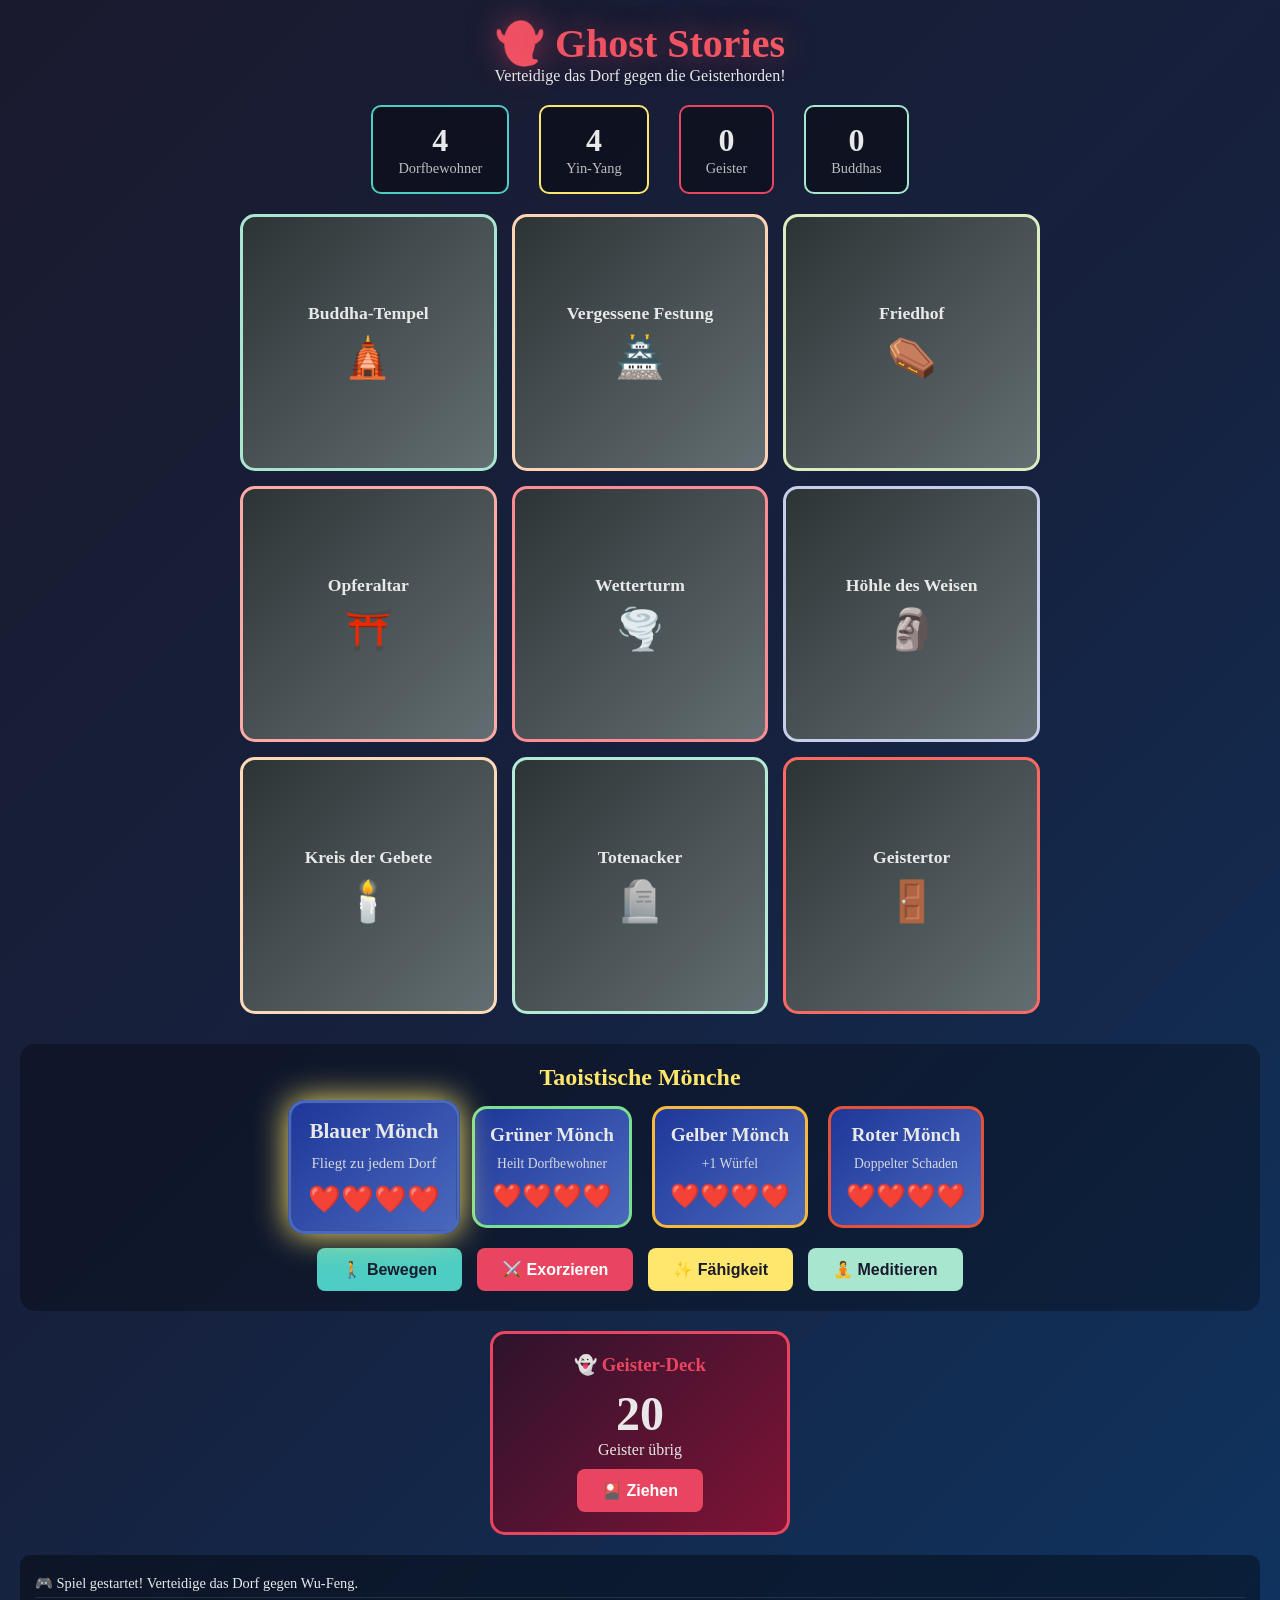
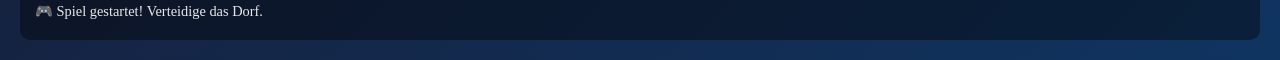
==== index.html @ 612af7dd "Initial commit" ====
<!DOCTYPE html>
<html lang="de">
<head>
    <meta charset="UTF-8">
    <meta name="viewport" content="width=device-width, initial-scale=1.0">
    <title>Ghost Stories - Digital</title>
    <style>
        * {
            margin: 0;
            padding: 0;
            box-sizing: border-box;
        }

        body {
            font-family: 'Georgia', serif;
            background: linear-gradient(135deg, #1a1a2e 0%, #16213e 50%, #0f3460 100%);
            min-height: 100vh;
            color: #e8e8e8;
            padding: 20px;
        }

        .game-header {
            text-align: center;
            margin-bottom: 20px;
        }

        .game-header h1 {
            font-size: 2.5rem;
            background: linear-gradient(135deg, #e94560, #ff6b6b);
            -webkit-background-clip: text;
            -webkit-text-fill-color: transparent;
            text-shadow: 0 0 30px rgba(233, 69, 96, 0.5);
        }

        .game-stats {
            display: flex;
            justify-content: center;
            gap: 30px;
            margin-bottom: 20px;
            flex-wrap: wrap;
        }

        .stat-box {
            background: rgba(0, 0, 0, 0.4);
            padding: 15px 25px;
            border-radius: 10px;
            border: 2px solid;
            text-align: center;
        }

        .stat-box.village { border-color: #4ecdc4; }
        .stat-box.yin-yang { border-color: #ffe66d; }
        .stat-box.ghosts { border-color: #e94560; }
        .stat-box.buddha { border-color: #a8e6cf; }

        .stat-value {
            font-size: 2rem;
            font-weight: bold;
            display: block;
        }

        .stat-label {
            font-size: 0.9rem;
            opacity: 0.8;
        }

        .game-board {
            display: grid;
            grid-template-columns: repeat(3, 1fr);
            gap: 15px;
            max-width: 800px;
            margin: 0 auto 30px;
        }

        .village-tile {
            aspect-ratio: 1;
            background: linear-gradient(135deg, #2d3436, #636e72);
            border: 3px solid #4ecdc4;
            border-radius: 15px;
            display: flex;
            flex-direction: column;
            align-items: center;
            justify-content: center;
            position: relative;
            cursor: pointer;
            transition: all 0.3s;
        }

        .village-tile:hover {
            transform: scale(1.05);
            box-shadow: 0 0 20px rgba(78, 205, 196, 0.5);
        }

        .village-tile.haunted {
            border-color: #e94560;
            background: linear-gradient(135deg, #2d132c, #801336);
            animation: pulse 2s infinite;
        }

        @keyframes pulse {
            0%, 100% { box-shadow: 0 0 5px #e94560; }
            50% { box-shadow: 0 0 20px #e94560, 0 0 40px #e94560; }
        }

        .village-name {
            font-weight: bold;
            font-size: 1.1rem;
            text-align: center;
            margin-bottom: 10px;
        }

        .village-token {
            font-size: 2.5rem;
        }

        .ghost-track {
            position: absolute;
            top: -10px;
            right: -10px;
            background: #e94560;
            color: white;
            width: 35px;
            height: 35px;
            border-radius: 50%;
            display: flex;
            align-items: center;
            justify-content: center;
            font-weight: bold;
            font-size: 1.2rem;
        }

        .player-area {
            background: rgba(0, 0, 0, 0.3);
            border-radius: 15px;
            padding: 20px;
            margin-bottom: 20px;
        }

        .player-area h2 {
            color: #ffe66d;
            margin-bottom: 15px;
            text-align: center;
        }

        .monks-container {
            display: flex;
            justify-content: center;
            gap: 20px;
            flex-wrap: wrap;
        }

        .monk-card {
            background: linear-gradient(135deg, #1e3799, #4a69bd);
            border: 3px solid #ffe66d;
            border-radius: 15px;
            padding: 15px;
            min-width: 150px;
            text-align: center;
        }

        .monk-card.active {
            box-shadow: 0 0 30px #ffe66d;
            transform: scale(1.1);
        }

        .monk-name {
            font-weight: bold;
            font-size: 1.2rem;
            margin-bottom: 10px;
        }

        .monk-ability {
            font-size: 0.85rem;
            opacity: 0.9;
            margin-bottom: 10px;
        }

        .monk-health {
            display: flex;
            gap: 5px;
            justify-content: center;
            font-size: 1.5rem;
        }

        .action-buttons {
            display: flex;
            justify-content: center;
            gap: 15px;
            margin-top: 20px;
            flex-wrap: wrap;
        }

        .btn {
            padding: 12px 25px;
            border: none;
            border-radius: 8px;
            font-size: 1rem;
            cursor: pointer;
            transition: all 0.3s;
            font-weight: bold;
        }

        .btn-move { background: #4ecdc4; color: #1a1a2e; }
        .btn-exorcise { background: #e94560; color: white; }
        .btn-ability { background: #ffe66d; color: #1a1a2e; }
        .btn-meditate { background: #a8e6cf; color: #1a1a2e; }

        .btn:hover {
            transform: translateY(-3px);
            box-shadow: 0 5px 20px rgba(255,255,255,0.3);
        }

        .btn:disabled {
            opacity: 0.5;
            cursor: not-allowed;
            transform: none;
        }

        .ghost-deck {
            background: linear-gradient(135deg, #2d132c, #801336);
            border: 3px solid #e94560;
            border-radius: 15px;
            padding: 20px;
            text-align: center;
            max-width: 300px;
            margin: 0 auto;
        }

        .ghost-deck h3 {
            color: #e94560;
            margin-bottom: 10px;
        }

        .deck-count {
            font-size: 3rem;
            font-weight: bold;
        }

        .log-area {
            background: rgba(0, 0, 0, 0.4);
            border-radius: 10px;
            padding: 15px;
            margin-top: 20px;
            max-height: 200px;
            overflow-y: auto;
        }

        .log-entry {
            padding: 5px 0;
            border-bottom: 1px solid rgba(255,255,255,0.1);
            font-size: 0.9rem;
        }

        .log-entry:last-child {
            border-bottom: none;
        }

        .modal {
            display: none;
            position: fixed;
            top: 0;
            left: 0;
            width: 100%;
            height: 100%;
            background: rgba(0, 0, 0, 0.8);
            z-index: 1000;
            justify-content: center;
            align-items: center;
        }

        .modal.active {
            display: flex;
        }

        .modal-content {
            background: linear-gradient(135deg, #1a1a2e, #16213e);
            border: 3px solid #ffe66d;
            border-radius: 20px;
            padding: 30px;
            max-width: 500px;
            text-align: center;
        }

        .modal-content h2 {
            color: #ffe66d;
            margin-bottom: 20px;
        }

        .modal-content p {
            margin-bottom: 20px;
            line-height: 1.6;
        }

        @media (max-width: 768px) {
            .game-board {
                grid-template-columns: repeat(2, 1fr);
            }
            
            .game-header h1 {
                font-size: 1.8rem;
            }
        }
    </style>
</head>
<body>
    <div class="game-header">
        <h1>👻 Ghost Stories</h1>
        <p>Verteidige das Dorf gegen die Geisterhorden!</p>
    </div>

    <div class="game-stats">
        <div class="stat-box village">
            <span class="stat-value" id="village-health">4</span>
            <span class="stat-label">Dorfbewohner</span>
        </div>
        <div class="stat-box yin-yang">
            <span class="stat-value" id="yin-yang">4</span>
            <span class="stat-label">Yin-Yang</span>
        </div>
        <div class="stat-box ghosts">
            <span class="stat-value" id="ghost-count">0</span>
            <span class="stat-label">Geister</span>
        </div>
        <div class="stat-box buddha">
            <span class="stat-value" id="buddha-count">0</span>
            <span class="stat-label">Buddhas</span>
        </div>
    </div>

    <div class="game-board" id="game-board">
        <!-- Wird per JavaScript generiert -->
    </div>

    <div class="player-area">
        <h2>Taoistische Mönche</h2>
        <div class="monks-container" id="monks-container">
            <!-- Wird per JavaScript generiert -->
        </div>
        
        <div class="action-buttons">
            <button class="btn btn-move" onclick="game.moveMonk()" id="btn-move">🚶 Bewegen</button>
            <button class="btn btn-exorcise" onclick="game.exorcise()" id="btn-exorcise">⚔️ Exorzieren</button>
            <button class="btn btn-ability" onclick="game.useAbility()" id="btn-ability">✨ Fähigkeit</button>
            <button class="btn btn-meditate" onclick="game.meditate()" id="btn-meditate">🧘 Meditieren</button>
        </div>
    </div>

    <div class="ghost-deck">
        <h3>👻 Geister-Deck</h3>
        <div class="deck-count" id="deck-count">20</div>
        <p>Geister übrig</p>
        <button class="btn btn-exorcise" onclick="game.drawGhost()" style="margin-top: 10px;">🎴 Ziehen</button>
    </div>

    <div class="log-area" id="log-area">
        <div class="log-entry">🎮 Spiel gestartet! Verteidige das Dorf.</div>
    </div>

    <!-- Modal für Spielende -->
    <div class="modal" id="game-over-modal">
        <div class="modal-content">
            <h2 id="modal-title">Spiel Vorbei</h2>
            <p id="modal-message"></p>
            <button class="btn btn-move" onclick="location.reload()">🔄 Neustart</button>
        </div>
    </div>

    <script>
        // Spiel-Konfiguration
        const VILLAGE_TILES = [
            { name: "Buddha-Tempel", token: "🛕", color: "#a8e6cf" },
            { name: "Vergessene Festung", token: "🏯", color: "#ffd3b6" },
            { name: "Friedhof", token: "⚰️", color: "#dcedc1" },
            { name: "Opferaltar", token: "⛩️", color: "#ffaaa5" },
            { name: "Wetterturm", token: "🌪️", color: "#ff8b94" },
            { name: "Höhle des Weisen", token: "🗿", color: "#c7ceea" },
            { name: "Kreis der Gebete", token: "🕯️", color: "#ffdab9" },
            { name: "Totenacker", token: "🪦", color: "#b5ead7" },
            { name: "Geistertor", token: "🚪", color: "#ff6961" }
        ];

        const MONKS = [
            { name: "Blauer Mönch", color: "#4a69bd", ability: "Fliegt zu jedem Dorf", health: 4 },
            { name: "Grüner Mönch", color: "#78e08f", ability: "Heilt Dorfbewohner", health: 4 },
            { name: "Gelber Mönch", color: "#f6b93b", ability: "+1 Würfel", health: 4 },
            { name: "Roter Mönch", color: "#e55039", ability: "Doppelter Schaden", health: 4 }
        ];

        class GhostStoriesGame {
            constructor() {
                this.villageHealth = 4;
                this.yinYang = 4;
                this.ghostCount = 0;
                this.buddhaCount = 0;
                this.deckCount = 20;
                this.currentMonk = 0;
                this.gameOver = false;
                this.villages = VILLAGE_TILES.map((tile, index) => ({
                    ...tile,
                    id: index,
                    haunted: false,
                    ghostLevel: 0,
                    monks: []
                }));
                
                this.monks = MONKS.map((monk, index) => ({
                    ...monk,
                    id: index,
                    position: 4, // Start: Kreis der Gebete (Mitte)
                    health: 4,
                    active: index === 0
                }));

                this.init();
            }

            init() {
                this.renderBoard();
                this.renderMonks();
                this.log("🎮 Spiel gestartet! Verteidige das Dorf gegen Wu-Feng.");
            }

            renderBoard() {
                const board = document.getElementById('game-board');
                board.innerHTML = this.villages.map((village, index) => `
                    <div class="village-tile ${village.haunted ? 'haunted' : ''}" 
                         onclick="game.selectVillage(${index})"
                         style="border-color: ${village.color}">
                        <div class="village-name">${village.name}</div>
                        <div class="village-token">${village.token}</div>
                        ${village.ghostLevel > 0 ? `<div class="ghost-track">${village.ghostLevel}</div>` : ''}
                        ${village.monks.length > 0 ? `<div style="margin-top:5px;">${village.monks.map(m => '👤').join('')}</div>` : ''}
                    </div>
                `).join('');
            }

            renderMonks() {
                const container = document.getElementById('monks-container');
                container.innerHTML = this.monks.map((monk, index) => `
                    <div class="monk-card ${monk.active ? 'active' : ''}" style="border-color: ${monk.color}">
                        <div class="monk-name">${monk.name}</div>
                        <div class="monk-ability">${monk.ability}</div>
                        <div class="monk-health">${'❤️'.repeat(monk.health)}</div>
                    </div>
                `).join('');
            }

            updateStats() {
                document.getElementById('village-health').textContent = this.villageHealth;
                document.getElementById('yin-yang').textContent = this.yinYang;
                document.getElementById('ghost-count').textContent = this.ghostCount;
                document.getElementById('buddha-count').textContent = this.buddhaCount;
                document.getElementById('deck-count').textContent = this.deckCount;
            }

            log(message) {
                const logArea = document.getElementById('log-area');
                const entry = document.createElement('div');
                entry.className = 'log-entry';
                entry.textContent = message;
                logArea.insertBefore(entry, logArea.firstChild);
            }

            drawGhost() {
                if (this.gameOver || this.deckCount <= 0) return;
                
                this.deckCount--;
                const spawnTile = Math.floor(Math.random() * 9);
                this.villages[spawnTile].haunted = true;
                this.villages[spawnTile].ghostLevel++;
                this.ghostCount++;
                
                this.log(`👻 Geister erscheint in ${this.villages[spawnTile].name}!`);
                
                if (this.villages[spawnTile].ghostLevel >= 3) {
                    this.villageHealth--;
                    this.log(`💀 ${this.villages[spawnTile].name} wurde überrannt! Dorf verliert 1 Gesundheit.`);
                }
                
                this.updateStats();
                this.renderBoard();
                
                if (this.villageHealth <= 0) {
                    this.endGame(false);
                }
                
                if (this.deckCount === 0) {
                    this.log("🔥 Wu-Feng erscheint! Bosskampf beginnt!");
                }
            }

            moveMonk() {
                if (this.gameOver) return;
                this.log("🚶 Wähle ein Zielfeld... (Klicke auf ein Dorf)");
                // In einer vollständigen Version: Tile-Selektion aktivieren
                const target = Math.floor(Math.random() * 9);
                const monk = this.monks[this.currentMonk];
                
                // Entferne vom alten Feld
                this.villages[monk.position].monks = this.villages[monk.position].monks.filter(m => m !== monk.id);
                
                // Bewege zum neuen Feld
                monk.position = target;
                this.villages[target].monks.push(monk.id);
                
                this.log(`${monk.name} bewegt sich nach ${this.villages[target].name}`);
                this.renderBoard();
                this.nextTurn();
            }

            exorcise() {
                if (this.gameOver) return;
                const monk = this.monks[this.currentMonk];
                const village = this.villages[monk.position];
                
                if (!village.haunted) {
                    this.log("✨ Hier gibt es keine Geister zu exorzieren!");
                    return;
                }
                
                // Würfel-Mechanismus (simuliert)
                const roll = Math.floor(Math.random() * 6) + 1;
                const success = roll >= 4 || (monk.name === "Gelber Mönch" && roll >= 3);
                
                if (success) {
                    village.ghostLevel--;
                    if (village.ghostLevel <= 0) {
                        village.haunted = false;
                        village.ghostLevel = 0;
                    }
                    this.ghostCount--;
                    this.log(`✅ ${monk.name} erzwingt Erfolg! Geister besiegt!`);
                } else {
                    this.log(`❌ Exorzismus fehlgeschlagen (Würfel: ${roll})`);
                }
                
                this.updateStats();
                this.renderBoard();
                this.nextTurn();
            }

            useAbility() {
                if (this.gameOver) return;
                const monk = this.monks[this.currentMonk];
                this.log(`✨ ${monk.name} nutzt: ${monk.ability}`);
                // Spezielle Fähigkeiten implementieren
                this.nextTurn();
            }

            meditate() {
                if (this.gameOver) return;
                this.yinYang = Math.min(this.yinYang + 1, 8);
                this.log(`🧘 Meditation erhöht Yin-Yang auf ${this.yinYang}`);
                this.updateStats();
                this.nextTurn();
            }

            nextTurn() {
                this.monks[this.currentMonk].active = false;
                this.currentMonk = (this.currentMonk + 1) % this.monks.length;
                this.monks[this.currentMonk].active = true;
                this.renderMonks();
            }

            endGame(victory) {
                this.gameOver = true;
                const modal = document.getElementById('game-over-modal');
                const title = document.getElementById('modal-title');
                const message = document.getElementById('modal-message');
                
                if (victory) {
                    title.textContent = "🎉 Sieg!";
                    message.textContent = "Das Dorf wurde gerettet! Wu-Feng wurde besiegt.";
                } else {
                    title.textContent = "💀 Niederlage";
                    message.textContent = "Das Dorf wurde von den Geistern überrannt...";
                }
                
                modal.classList.add('active');
            }
        }

        // Spiel starten
        const game = new GhostStoriesGame();
    </script>
</body>
</html>
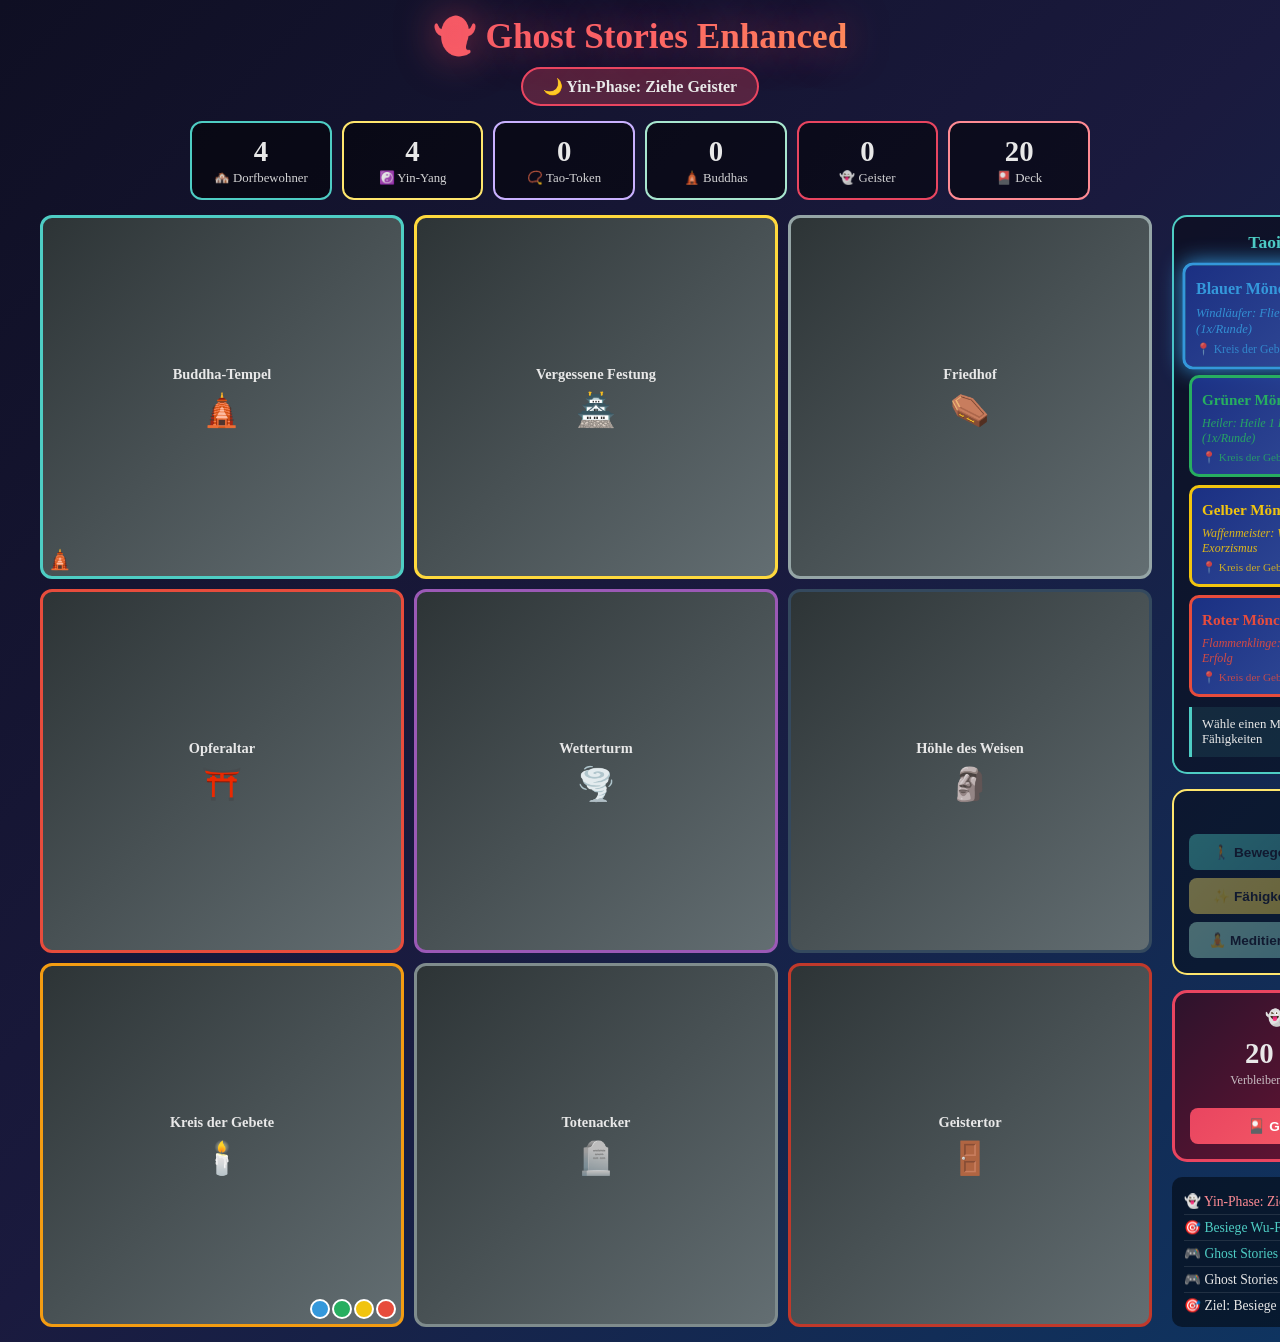
==== commit d4ae9cb7: "Add Ghost Stories game" ====
--- a/index.html
+++ b/index.html
@@ -3,7 +3,7 @@
 <head>
     <meta charset="UTF-8">
     <meta name="viewport" content="width=device-width, initial-scale=1.0">
-    <title>Ghost Stories - Digital</title>
+    <title>Ghost Stories - Digital (Enhanced)</title>
     <style>
         * {
             margin: 0;
@@ -13,70 +13,98 @@
 
         body {
             font-family: 'Georgia', serif;
-            background: linear-gradient(135deg, #1a1a2e 0%, #16213e 50%, #0f3460 100%);
+            background: linear-gradient(135deg, #0f0f23 0%, #1a1a3e 50%, #0f3460 100%);
             min-height: 100vh;
             color: #e8e8e8;
-            padding: 20px;
+            padding: 15px;
         }
 
         .game-header {
             text-align: center;
-            margin-bottom: 20px;
+            margin-bottom: 15px;
         }
 
         .game-header h1 {
-            font-size: 2.5rem;
-            background: linear-gradient(135deg, #e94560, #ff6b6b);
+            font-size: 2.2rem;
+            background: linear-gradient(135deg, #e94560, #ff6b6b, #ffd93d);
             -webkit-background-clip: text;
             -webkit-text-fill-color: transparent;
-            text-shadow: 0 0 30px rgba(233, 69, 96, 0.5);
+            text-shadow: 0 0 40px rgba(233, 69, 96, 0.6);
+        }
+
+        .phase-indicator {
+            background: rgba(233, 69, 96, 0.3);
+            border: 2px solid #e94560;
+            border-radius: 25px;
+            padding: 8px 20px;
+            display: inline-block;
+            margin-top: 10px;
+            font-weight: bold;
         }
 
         .game-stats {
-            display: flex;
-            justify-content: center;
-            gap: 30px;
-            margin-bottom: 20px;
-            flex-wrap: wrap;
+            display: grid;
+            grid-template-columns: repeat(auto-fit, minmax(120px, 1fr));
+            gap: 10px;
+            margin-bottom: 15px;
+            max-width: 900px;
+            margin-left: auto;
+            margin-right: auto;
         }
 
         .stat-box {
-            background: rgba(0, 0, 0, 0.4);
-            padding: 15px 25px;
-            border-radius: 10px;
+            background: rgba(0, 0, 0, 0.5);
+            padding: 12px;
+            border-radius: 12px;
             border: 2px solid;
             text-align: center;
-        }
-
+            transition: transform 0.2s;
+        }
+
+        .stat-box:hover { transform: scale(1.05); }
         .stat-box.village { border-color: #4ecdc4; }
         .stat-box.yin-yang { border-color: #ffe66d; }
         .stat-box.ghosts { border-color: #e94560; }
         .stat-box.buddha { border-color: #a8e6cf; }
+        .stat-box.tao { border-color: #c9b1ff; }
+        .stat-box.deck { border-color: #ff8b94; }
 
         .stat-value {
-            font-size: 2rem;
+            font-size: 1.8rem;
             font-weight: bold;
             display: block;
         }
 
         .stat-label {
-            font-size: 0.9rem;
-            opacity: 0.8;
+            font-size: 0.8rem;
+            opacity: 0.9;
+        }
+
+        .main-container {
+            display: grid;
+            grid-template-columns: 1fr 300px;
+            gap: 20px;
+            max-width: 1200px;
+            margin: 0 auto;
+        }
+
+        @media (max-width: 900px) {
+            .main-container {
+                grid-template-columns: 1fr;
+            }
         }
 
         .game-board {
             display: grid;
             grid-template-columns: repeat(3, 1fr);
-            gap: 15px;
-            max-width: 800px;
-            margin: 0 auto 30px;
+            gap: 10px;
         }
 
         .village-tile {
             aspect-ratio: 1;
             background: linear-gradient(135deg, #2d3436, #636e72);
-            border: 3px solid #4ecdc4;
-            border-radius: 15px;
+            border: 3px solid;
+            border-radius: 12px;
             display: flex;
             flex-direction: column;
             align-items: center;
@@ -84,176 +112,274 @@
             position: relative;
             cursor: pointer;
             transition: all 0.3s;
+            padding: 10px;
         }
 
         .village-tile:hover {
-            transform: scale(1.05);
-            box-shadow: 0 0 20px rgba(78, 205, 196, 0.5);
+            transform: scale(1.03);
+            box-shadow: 0 0 25px rgba(255,255,255,0.2);
         }
 
         .village-tile.haunted {
-            border-color: #e94560;
-            background: linear-gradient(135deg, #2d132c, #801336);
-            animation: pulse 2s infinite;
-        }
-
-        @keyframes pulse {
+            animation: pulse-red 2s infinite;
+        }
+
+        @keyframes pulse-red {
             0%, 100% { box-shadow: 0 0 5px #e94560; }
-            50% { box-shadow: 0 0 20px #e94560, 0 0 40px #e94560; }
+            50% { box-shadow: 0 0 30px #e94560, 0 0 60px #e94560; }
+        }
+
+        .village-tile.selected {
+            box-shadow: 0 0 0 4px #ffe66d, 0 0 30px #ffe66d;
         }
 
         .village-name {
             font-weight: bold;
-            font-size: 1.1rem;
+            font-size: 0.9rem;
             text-align: center;
-            margin-bottom: 10px;
+            margin-bottom: 8px;
         }
 
         .village-token {
-            font-size: 2.5rem;
+            font-size: 2rem;
         }
 
         .ghost-track {
             position: absolute;
-            top: -10px;
-            right: -10px;
-            background: #e94560;
+            top: -8px;
+            right: -8px;
+            background: linear-gradient(135deg, #e94560, #ff6b6b);
             color: white;
-            width: 35px;
-            height: 35px;
+            width: 32px;
+            height: 32px;
             border-radius: 50%;
             display: flex;
             align-items: center;
             justify-content: center;
             font-weight: bold;
+            font-size: 1rem;
+            box-shadow: 0 3px 10px rgba(233, 69, 96, 0.5);
+        }
+
+        .buddha-indicator {
+            position: absolute;
+            bottom: 5px;
+            left: 5px;
             font-size: 1.2rem;
         }
 
+        .monks-on-tile {
+            position: absolute;
+            bottom: 5px;
+            right: 5px;
+            display: flex;
+            gap: 2px;
+        }
+
+        .monk-icon {
+            width: 20px;
+            height: 20px;
+            border-radius: 50%;
+            border: 2px solid white;
+        }
+
+        .sidebar {
+            display: flex;
+            flex-direction: column;
+            gap: 15px;
+        }
+
         .player-area {
-            background: rgba(0, 0, 0, 0.3);
+            background: rgba(0, 0, 0, 0.4);
             border-radius: 15px;
-            padding: 20px;
-            margin-bottom: 20px;
+            padding: 15px;
+            border: 2px solid #4ecdc4;
         }
 
         .player-area h2 {
-            color: #ffe66d;
-            margin-bottom: 15px;
+            color: #4ecdc4;
+            margin-bottom: 12px;
             text-align: center;
+            font-size: 1.1rem;
         }
 
         .monks-container {
             display: flex;
-            justify-content: center;
-            gap: 20px;
-            flex-wrap: wrap;
+            flex-direction: column;
+            gap: 8px;
         }
 
         .monk-card {
-            background: linear-gradient(135deg, #1e3799, #4a69bd);
-            border: 3px solid #ffe66d;
+            background: linear-gradient(135deg, rgba(30, 55, 153, 0.8), rgba(74, 105, 189, 0.8));
+            border: 3px solid;
+            border-radius: 10px;
+            padding: 10px;
+            cursor: pointer;
+            transition: all 0.3s;
+            position: relative;
+        }
+
+        .monk-card:hover {
+            transform: translateX(5px);
+        }
+
+        .monk-card.active {
+            box-shadow: 0 0 20px currentColor;
+            transform: scale(1.05);
+        }
+
+        .monk-card.dead {
+            opacity: 0.4;
+            filter: grayscale(100%);
+        }
+
+        .monk-header {
+            display: flex;
+            justify-content: space-between;
+            align-items: center;
+            margin-bottom: 5px;
+        }
+
+        .monk-name {
+            font-weight: bold;
+            font-size: 0.95rem;
+        }
+
+        .monk-health {
+            font-size: 1.2rem;
+        }
+
+        .monk-ability {
+            font-size: 0.75rem;
+            opacity: 0.9;
+            font-style: italic;
+        }
+
+        .monk-position {
+            font-size: 0.7rem;
+            margin-top: 5px;
+            opacity: 0.8;
+        }
+
+        .action-panel {
+            background: rgba(0, 0, 0, 0.4);
             border-radius: 15px;
             padding: 15px;
-            min-width: 150px;
+            border: 2px solid #ffe66d;
+        }
+
+        .action-panel h3 {
+            color: #ffe66d;
+            margin-bottom: 10px;
             text-align: center;
-        }
-
-        .monk-card.active {
-            box-shadow: 0 0 30px #ffe66d;
-            transform: scale(1.1);
-        }
-
-        .monk-name {
-            font-weight: bold;
-            font-size: 1.2rem;
-            margin-bottom: 10px;
-        }
-
-        .monk-ability {
-            font-size: 0.85rem;
-            opacity: 0.9;
-            margin-bottom: 10px;
-        }
-
-        .monk-health {
-            display: flex;
-            gap: 5px;
-            justify-content: center;
-            font-size: 1.5rem;
+            font-size: 1rem;
         }
 
         .action-buttons {
-            display: flex;
-            justify-content: center;
-            gap: 15px;
-            margin-top: 20px;
-            flex-wrap: wrap;
+            display: grid;
+            grid-template-columns: 1fr 1fr;
+            gap: 8px;
         }
 
         .btn {
-            padding: 12px 25px;
+            padding: 10px;
             border: none;
             border-radius: 8px;
-            font-size: 1rem;
+            font-size: 0.85rem;
             cursor: pointer;
             transition: all 0.3s;
             font-weight: bold;
         }
 
-        .btn-move { background: #4ecdc4; color: #1a1a2e; }
-        .btn-exorcise { background: #e94560; color: white; }
-        .btn-ability { background: #ffe66d; color: #1a1a2e; }
-        .btn-meditate { background: #a8e6cf; color: #1a1a2e; }
-
-        .btn:hover {
-            transform: translateY(-3px);
-            box-shadow: 0 5px 20px rgba(255,255,255,0.3);
-        }
-
         .btn:disabled {
-            opacity: 0.5;
+            opacity: 0.4;
             cursor: not-allowed;
             transform: none;
         }
 
-        .ghost-deck {
+        .btn-move { 
+            background: linear-gradient(135deg, #4ecdc4, #44a3aa); 
+            color: #1a1a2e; 
+        }
+        .btn-exorcise { 
+            background: linear-gradient(135deg, #e94560, #ff6b6b); 
+            color: white; 
+        }
+        .btn-ability { 
+            background: linear-gradient(135deg, #ffe66d, #f4d03f); 
+            color: #1a1a2e; 
+        }
+        .btn-meditate { 
+            background: linear-gradient(135deg, #a8e6cf, #7fcdcd); 
+            color: #1a1a2e; 
+        }
+        .btn-buddha {
+            background: linear-gradient(135deg, #c9b1ff, #a8e6cf);
+            color: #1a1a2e;
+        }
+
+        .btn:hover:not(:disabled) {
+            transform: translateY(-2px);
+            box-shadow: 0 5px 15px rgba(255,255,255,0.3);
+        }
+
+        .ghost-deck-panel {
             background: linear-gradient(135deg, #2d132c, #801336);
             border: 3px solid #e94560;
             border-radius: 15px;
-            padding: 20px;
+            padding: 15px;
             text-align: center;
-            max-width: 300px;
-            margin: 0 auto;
-        }
-
-        .ghost-deck h3 {
+        }
+
+        .ghost-deck-panel h3 {
             color: #e94560;
-            margin-bottom: 10px;
-        }
-
-        .deck-count {
-            font-size: 3rem;
+            margin-bottom: 8px;
+            font-size: 1rem;
+        }
+
+        .deck-info {
+            display: flex;
+            justify-content: space-around;
+            margin: 10px 0;
+        }
+
+        .deck-stat {
+            text-align: center;
+        }
+
+        .deck-stat-value {
+            font-size: 1.8rem;
             font-weight: bold;
+            display: block;
+        }
+
+        .deck-stat-label {
+            font-size: 0.75rem;
+            opacity: 0.8;
         }
 
         .log-area {
-            background: rgba(0, 0, 0, 0.4);
+            background: rgba(0, 0, 0, 0.5);
             border-radius: 10px;
-            padding: 15px;
-            margin-top: 20px;
-            max-height: 200px;
+            padding: 12px;
+            max-height: 150px;
             overflow-y: auto;
+            font-size: 0.85rem;
         }
 
         .log-entry {
-            padding: 5px 0;
+            padding: 4px 0;
             border-bottom: 1px solid rgba(255,255,255,0.1);
-            font-size: 0.9rem;
         }
 
         .log-entry:last-child {
             border-bottom: none;
         }
+
+        .log-entry.ghost { color: #ff8b94; }
+        .log-entry.player { color: #4ecdc4; }
+        .log-entry.success { color: #a8e6cf; }
+        .log-entry.warning { color: #ffe66d; }
 
         .modal {
             display: none;
@@ -262,7 +388,7 @@
             left: 0;
             width: 100%;
             height: 100%;
-            background: rgba(0, 0, 0, 0.8);
+            background: rgba(0, 0, 0, 0.9);
             z-index: 1000;
             justify-content: center;
             align-items: center;
@@ -273,163 +399,269 @@
         }
 
         .modal-content {
-            background: linear-gradient(135deg, #1a1a2e, #16213e);
-            border: 3px solid #ffe66d;
+            background: linear-gradient(135deg, #1a1a3e, #16213e);
+            border: 3px solid;
             border-radius: 20px;
             padding: 30px;
-            max-width: 500px;
+            max-width: 450px;
             text-align: center;
         }
 
+        .modal-content.victory { border-color: #a8e6cf; }
+        .modal-content.defeat { border-color: #e94560; }
+
         .modal-content h2 {
-            color: #ffe66d;
-            margin-bottom: 20px;
-        }
-
-        .modal-content p {
-            margin-bottom: 20px;
-            line-height: 1.6;
+            font-size: 2rem;
+            margin-bottom: 15px;
+        }
+
+        .modal-content.victory h2 { color: #a8e6cf; }
+        .modal-content.defeat h2 { color: #e94560; }
+
+        .modal-buttons {
+            display: flex;
+            gap: 15px;
+            justify-content: center;
+            margin-top: 20px;
+        }
+
+        .help-text {
+            background: rgba(78, 205, 196, 0.1);
+            border-left: 3px solid #4ecdc4;
+            padding: 10px;
+            margin-top: 10px;
+            font-size: 0.8rem;
+            border-radius: 0 8px 8px 0;
         }
 
         @media (max-width: 768px) {
             .game-board {
                 grid-template-columns: repeat(2, 1fr);
             }
-            
-            .game-header h1 {
-                font-size: 1.8rem;
+            .main-container {
+                grid-template-columns: 1fr;
             }
         }
     </style>
 </head>
 <body>
     <div class="game-header">
-        <h1>👻 Ghost Stories</h1>
-        <p>Verteidige das Dorf gegen die Geisterhorden!</p>
+        <h1>👻 Ghost Stories Enhanced</h1>
+        <div class="phase-indicator" id="phase-indicator">🌙 Yin-Phase: Ziehe Geister</div>
     </div>
 
     <div class="game-stats">
         <div class="stat-box village">
             <span class="stat-value" id="village-health">4</span>
-            <span class="stat-label">Dorfbewohner</span>
+            <span class="stat-label">🏘️ Dorfbewohner</span>
         </div>
         <div class="stat-box yin-yang">
             <span class="stat-value" id="yin-yang">4</span>
-            <span class="stat-label">Yin-Yang</span>
+            <span class="stat-label">☯️ Yin-Yang</span>
+        </div>
+        <div class="stat-box tao">
+            <span class="stat-value" id="tao-tokens">0</span>
+            <span class="stat-label">📿 Tao-Token</span>
+        </div>
+        <div class="stat-box buddha">
+            <span class="stat-value" id="buddha-count">0</span>
+            <span class="stat-label">🛕 Buddhas</span>
         </div>
         <div class="stat-box ghosts">
             <span class="stat-value" id="ghost-count">0</span>
-            <span class="stat-label">Geister</span>
+            <span class="stat-label">👻 Geister</span>
         </div>
-        <div class="stat-box buddha">
-            <span class="stat-value" id="buddha-count">0</span>
-            <span class="stat-label">Buddhas</span>
+        <div class="stat-box deck">
+            <span class="stat-value" id="deck-count">20</span>
+            <span class="stat-label">🎴 Deck</span>
         </div>
     </div>
 
-    <div class="game-board" id="game-board">
-        <!-- Wird per JavaScript generiert -->
-    </div>
-
-    <div class="player-area">
-        <h2>Taoistische Mönche</h2>
-        <div class="monks-container" id="monks-container">
+    <div class="main-container">
+        <div class="game-board" id="game-board">
             <!-- Wird per JavaScript generiert -->
         </div>
-        
-        <div class="action-buttons">
-            <button class="btn btn-move" onclick="game.moveMonk()" id="btn-move">🚶 Bewegen</button>
-            <button class="btn btn-exorcise" onclick="game.exorcise()" id="btn-exorcise">⚔️ Exorzieren</button>
-            <button class="btn btn-ability" onclick="game.useAbility()" id="btn-ability">✨ Fähigkeit</button>
-            <button class="btn btn-meditate" onclick="game.meditate()" id="btn-meditate">🧘 Meditieren</button>
+
+        <div class="sidebar">
+            <div class="player-area">
+                <h2>Taoistische Mönche</h2>
+                <div class="monks-container" id="monks-container">
+                    <!-- Wird per JavaScript generiert -->
+                </div>
+                <div class="help-text" id="ability-hint">
+                    Wähle einen Mönch für Details zu seinen Fähigkeiten
+                </div>
+            </div>
+
+            <div class="action-panel">
+                <h3>Aktionen</h3>
+                <div class="action-buttons">
+                    <button class="btn btn-move" onclick="game.moveMonk()" id="btn-move">
+                        🚶 Bewegen
+                    </button>
+                    <button class="btn btn-exorcise" onclick="game.exorcise()" id="btn-exorcise">
+                        ⚔️ Exorzieren
+                    </button>
+                    <button class="btn btn-ability" onclick="game.useAbility()" id="btn-ability">
+                        ✨ Fähigkeit
+                    </button>
+                    <button class="btn btn-buddha" onclick="game.placeBuddha()" id="btn-buddha">
+                        🛕 Buddha
+                    </button>
+                    <button class="btn btn-meditate" onclick="game.meditate()" id="btn-meditate">
+                        🧘 Meditieren
+                    </button>
+                </div>
+            </div>
+
+            <div class="ghost-deck-panel">
+                <h3>👻 Geister-Deck</h3>
+                <div class="deck-info">
+                    <div class="deck-stat">
+                        <span class="deck-stat-value" id="deck-remaining">20</span>
+                        <span class="deck-stat-label">Verbleibend</span>
+                    </div>
+                    <div class="deck-stat">
+                        <span class="deck-stat-value" id="incarnation">0</span>
+                        <span class="deck-stat-label">Wu-Feng</span>
+                    </div>
+                </div>
+                <button class="btn btn-exorcise" onclick="game.drawGhostPhase()" id="btn-draw" style="width: 100%; margin-top: 10px;">
+                    🎴 Geister ziehen (Yin)
+                </button>
+            </div>
+
+            <div class="log-area" id="log-area">
+                <div class="log-entry">🎮 Ghost Stories Enhanced gestartet!</div>
+                <div class="log-entry">🎯 Ziel: Besiege alle Geister bevor das Dorf fällt!</div>
+            </div>
         </div>
     </div>
 
-    <div class="ghost-deck">
-        <h3>👻 Geister-Deck</h3>
-        <div class="deck-count" id="deck-count">20</div>
-        <p>Geister übrig</p>
-        <button class="btn btn-exorcise" onclick="game.drawGhost()" style="margin-top: 10px;">🎴 Ziehen</button>
-    </div>
-
-    <div class="log-area" id="log-area">
-        <div class="log-entry">🎮 Spiel gestartet! Verteidige das Dorf.</div>
-    </div>
-
-    <!-- Modal für Spielende -->
-    <div class="modal" id="game-over-modal">
-        <div class="modal-content">
-            <h2 id="modal-title">Spiel Vorbei</h2>
+    <!-- Modals -->
+    <div class="modal" id="game-modal">
+        <div class="modal-content" id="modal-content">
+            <h2 id="modal-title">Spielende</h2>
             <p id="modal-message"></p>
-            <button class="btn btn-move" onclick="location.reload()">🔄 Neustart</button>
+            <div class="modal-buttons">
+                <button class="btn btn-move" onclick="game.restart()">🔄 Neustart</button>
+            </div>
         </div>
     </div>
 
     <script>
         // Spiel-Konfiguration
         const VILLAGE_TILES = [
-            { name: "Buddha-Tempel", token: "🛕", color: "#a8e6cf" },
-            { name: "Vergessene Festung", token: "🏯", color: "#ffd3b6" },
-            { name: "Friedhof", token: "⚰️", color: "#dcedc1" },
-            { name: "Opferaltar", token: "⛩️", color: "#ffaaa5" },
-            { name: "Wetterturm", token: "🌪️", color: "#ff8b94" },
-            { name: "Höhle des Weisen", token: "🗿", color: "#c7ceea" },
-            { name: "Kreis der Gebete", token: "🕯️", color: "#ffdab9" },
-            { name: "Totenacker", token: "🪦", color: "#b5ead7" },
-            { name: "Geistertor", token: "🚪", color: "#ff6961" }
+            { name: "Buddha-Tempel", token: "🛕", color: "#4ecdc4", buddha: true },
+            { name: "Vergessene Festung", token: "🏯", color: "#ffd93d" },
+            { name: "Friedhof", token: "⚰️", color: "#95a5a6" },
+            { name: "Opferaltar", token: "⛩️", color: "#e74c3c" },
+            { name: "Wetterturm", token: "🌪️", color: "#9b59b6" },
+            { name: "Höhle des Weisen", token: "🗿", color: "#34495e" },
+            { name: "Kreis der Gebete", token: "🕯️", color: "#f39c12", start: true },
+            { name: "Totenacker", token: "🪦", color: "#7f8c8d" },
+            { name: "Geistertor", token: "🚪", color: "#c0392b", dangerous: true }
         ];
 
         const MONKS = [
-            { name: "Blauer Mönch", color: "#4a69bd", ability: "Fliegt zu jedem Dorf", health: 4 },
-            { name: "Grüner Mönch", color: "#78e08f", ability: "Heilt Dorfbewohner", health: 4 },
-            { name: "Gelber Mönch", color: "#f6b93b", ability: "+1 Würfel", health: 4 },
-            { name: "Roter Mönch", color: "#e55039", ability: "Doppelter Schaden", health: 4 }
+            { 
+                name: "Blauer Mönch (Xuán Wù)", 
+                color: "#3498db", 
+                ability: "Windläufer", 
+                abilityDesc: "Fliege zu JEDEM beliebigen Feld (1x/Runde)",
+                health: 4,
+                canFly: true
+            },
+            { 
+                name: "Grüner Mönch (Qīng Lóng)", 
+                color: "#27ae60", 
+                ability: "Heiler", 
+                abilityDesc: "Heile 1 Dorfbewohner oder 1 eigenes Qi (1x/Runde)",
+                health: 4,
+                canHeal: true
+            },
+            { 
+                name: "Gelber Mönch (Huáng Lóng)", 
+                color: "#f1c40f", 
+                ability: "Waffenmeister", 
+                abilityDesc: "Wirf 4 Würfel statt 3 beim Exorzismus",
+                health: 4,
+                extraDie: true
+            },
+            { 
+                name: "Roter Mönch (Zhū Què)", 
+                color: "#e74c3c", 
+                ability: "Flammenklinge", 
+                abilityDesc: "Zerstöre 2 Geister mit einem Erfolg",
+                health: 4,
+                doubleDamage: true
+            }
         ];
 
         class GhostStoriesGame {
             constructor() {
                 this.villageHealth = 4;
                 this.yinYang = 4;
+                this.taoTokens = 0;
+                this.buddhaCount = 0;
                 this.ghostCount = 0;
-                this.buddhaCount = 0;
                 this.deckCount = 20;
+                this.incarnationLevel = 0;
                 this.currentMonk = 0;
+                this.phase = 'yin'; // 'yin' oder 'yang'
                 this.gameOver = false;
+                this.selectedTile = null;
+                this.abilityUsed = [false, false, false, false];
+                
                 this.villages = VILLAGE_TILES.map((tile, index) => ({
                     ...tile,
                     id: index,
                     haunted: false,
                     ghostLevel: 0,
-                    monks: []
+                    monks: [],
+                    buddha: tile.buddha || false
                 }));
                 
                 this.monks = MONKS.map((monk, index) => ({
                     ...monk,
                     id: index,
-                    position: 4, // Start: Kreis der Gebete (Mitte)
+                    position: 6, // Start: Kreis der Gebete
                     health: 4,
-                    active: index === 0
+                    active: index === 0,
+                    dead: false
                 }));
 
+                // Setze Startposition
+                this.villages[6].monks = [0, 1, 2, 3];
+                
                 this.init();
             }
 
             init() {
                 this.renderBoard();
                 this.renderMonks();
-                this.log("🎮 Spiel gestartet! Verteidige das Dorf gegen Wu-Feng.");
+                this.updateStats();
+                this.log("🎮 Ghost Stories Enhanced gestartet!", "player");
+                this.log("🎯 Besiege Wu-Feng und seine Geisterhorden!", "player");
+                this.log("👻 Yin-Phase: Ziehe Geister vom Deck!", "ghost");
             }
 
             renderBoard() {
                 const board = document.getElementById('game-board');
                 board.innerHTML = this.villages.map((village, index) => `
-                    <div class="village-tile ${village.haunted ? 'haunted' : ''}" 
-                         onclick="game.selectVillage(${index})"
+                    <div class="village-tile ${village.haunted ? 'haunted' : ''} ${this.selectedTile === index ? 'selected' : ''}" 
+                         onclick="game.selectTile(${index})"
                          style="border-color: ${village.color}">
                         <div class="village-name">${village.name}</div>
                         <div class="village-token">${village.token}</div>
                         ${village.ghostLevel > 0 ? `<div class="ghost-track">${village.ghostLevel}</div>` : ''}
-                        ${village.monks.length > 0 ? `<div style="margin-top:5px;">${village.monks.map(m => '👤').join('')}</div>` : ''}
+                        ${village.buddha ? '<div class="buddha-indicator">🛕</div>' : ''}
+                        <div class="monks-on-tile">
+                            ${village.monks.map(m => {
+                                const monk = this.monks[m];
+                                return `<div class="monk-icon" style="background: ${monk.color}; ${monk.dead ? 'opacity:0.3' : ''}"></div>`;
+                            }).join('')}
+                        </div>
                     </div>
                 `).join('');
             }
@@ -437,10 +669,15 @@
             renderMonks() {
                 const container = document.getElementById('monks-container');
                 container.innerHTML = this.monks.map((monk, index) => `
-                    <div class="monk-card ${monk.active ? 'active' : ''}" style="border-color: ${monk.color}">
-                        <div class="monk-name">${monk.name}</div>
-                        <div class="monk-ability">${monk.ability}</div>
-                        <div class="monk-health">${'❤️'.repeat(monk.health)}</div>
+                    <div class="monk-card ${monk.active ? 'active' : ''} ${monk.dead ? 'dead' : ''}" 
+                         style="border-color: ${monk.color}; color: ${monk.color}"
+                         onclick="game.selectMonk(${index})">
+                        <div class="monk-header">
+                            <span class="monk-name">${monk.name.split(' ')[0] + ' ' + monk.name.split(' ')[1]}</span>
+                            <span class="monk-health">${'❤️'.repeat(monk.health)}${'🖤'.repeat(4-monk.health)}</span>
+                        </div>
+                        <div class="monk-ability">${monk.ability}: ${monk.abilityDesc}</div>
+                        <div class="monk-position">📍 ${this.villages[monk.position].name}</div>
                     </div>
                 `).join('');
             }
@@ -448,135 +685,416 @@
             updateStats() {
                 document.getElementById('village-health').textContent = this.villageHealth;
                 document.getElementById('yin-yang').textContent = this.yinYang;
+                document.getElementById('tao-tokens').textContent = this.taoTokens;
+                document.getElementById('buddha-count').textContent = this.buddhaCount;
                 document.getElementById('ghost-count').textContent = this.ghostCount;
-                document.getElementById('buddha-count').textContent = this.buddhaCount;
                 document.getElementById('deck-count').textContent = this.deckCount;
-            }
-
-            log(message) {
+                document.getElementById('deck-remaining').textContent = this.deckCount;
+                document.getElementById('incarnation').textContent = this.incarnationLevel;
+
+                // Phase-Anzeige
+                const phaseIndicator = document.getElementById('phase-indicator');
+                if (this.phase === 'yin') {
+                    phaseIndicator.textContent = '🌙 Yin-Phase: Ziehe Geister';
+                    phaseIndicator.style.background = 'rgba(233, 69, 96, 0.3)';
+                    phaseIndicator.style.borderColor = '#e94560';
+                } else {
+                    phaseIndicator.textContent = '☀️ Yang-Phase: Mönch agiert';
+                    phaseIndicator.style.background = 'rgba(78, 205, 196, 0.3)';
+                    phaseIndicator.style.borderColor = '#4ecdc4';
+                }
+
+                // Button-Status
+                document.getElementById('btn-draw').disabled = this.phase !== 'yin' || this.gameOver;
+                document.getElementById('btn-move').disabled = this.phase !== 'yang' || this.gameOver;
+                document.getElementById('btn-exorcise').disabled = this.phase !== 'yang' || this.gameOver;
+                document.getElementById('btn-ability').disabled = this.phase !== 'yang' || this.gameOver || this.abilityUsed[this.currentMonk];
+                document.getElementById('btn-buddha').disabled = this.phase !== 'yang' || this.gameOver || this.buddhaCount < 1;
+                document.getElementById('btn-meditate').disabled = this.phase !== 'yang' || this.gameOver;
+            }
+
+            log(message, type = 'default') {
                 const logArea = document.getElementById('log-area');
                 const entry = document.createElement('div');
-                entry.className = 'log-entry';
+                entry.className = `log-entry ${type}`;
                 entry.textContent = message;
                 logArea.insertBefore(entry, logArea.firstChild);
-            }
-
-            drawGhost() {
-                if (this.gameOver || this.deckCount <= 0) return;
-                
-                this.deckCount--;
-                const spawnTile = Math.floor(Math.random() * 9);
+                if (logArea.children.length > 20) {
+                    logArea.removeChild(logArea.lastChild);
+                }
+            }
+
+            selectTile(index) {
+                if (this.gameOver) return;
+                this.selectedTile = index;
+                this.renderBoard();
+            }
+
+            selectMonk(index) {
+                if (this.gameOver || this.monks[index].dead) return;
+                this.monks[this.currentMonk].active = false;
+                this.currentMonk = index;
+                this.monks[index].active = true;
+                this.renderMonks();
+                
+                const monk = this.monks[index];
+                document.getElementById('ability-hint').innerHTML = `
+                    <strong>${monk.ability}:</strong> ${monk.abilityDesc}
+                    ${this.abilityUsed[index] ? '<br><em>(Bereits eingesetzt)</em>' : ''}
+                `;
+            }
+
+            // YIN-PHASE: Geister ziehen
+            drawGhostPhase() {
+                if (this.gameOver || this.phase !== 'yin') return;
+                
+                // Ziehe so viele Geister wie aktive Mönche
+                const ghostCount = this.monks.filter(m => !m.dead).length;
+                
+                for (let i = 0; i < ghostCount; i++) {
+                    if (this.deckCount <= 0) break;
+                    
+                    this.deckCount--;
+                    
+                    // Wu-Feng erscheint bei Deckende
+                    if (this.deckCount === 0) {
+                        this.incarnationLevel = 1;
+                        this.log("🔥 WU-FENG ERSCHEINT! Die Inkarnation des Bösen!", "warning");
+                        this.spawnGhost(true);
+                    } else {
+                        this.spawnGhost(false);
+                    }
+                }
+                
+                // Geister bewegen sich
+                this.moveGhosts();
+                
+                // Wechsle zu Yang-Phase
+                this.phase = 'yang';
+                this.abilityUsed = [false, false, false, false];
+                this.log("☀️ Yang-Phase beginnt! Mönche können handeln.", "player");
+                this.updateStats();
+            }
+
+            spawnGhost(isWuFeng = false) {
+                // Wähle zufälliges Feld (bevorzugt Geistertor und gefährliche Bereiche)
+                let spawnTile;
+                if (Math.random() < 0.3) {
+                    // 30% Chance auf Geistertor
+                    spawnTile = 8;
+                } else {
+                    spawnTile = Math.floor(Math.random() * 9);
+                }
+                
                 this.villages[spawnTile].haunted = true;
                 this.villages[spawnTile].ghostLevel++;
                 this.ghostCount++;
                 
-                this.log(`👻 Geister erscheint in ${this.villages[spawnTile].name}!`);
-                
+                const tileName = this.villages[spawnTile].name;
+                if (isWuFeng) {
+                    this.log(`🔥 Wu-Feng erscheint in ${tileName}!`, "warning");
+                } else {
+                    this.log(`👻 Geister erscheinen in ${tileName}!`, "ghost");
+                }
+                
+                // Prüfe Übernahme
                 if (this.villages[spawnTile].ghostLevel >= 3) {
                     this.villageHealth--;
-                    this.log(`💀 ${this.villages[spawnTile].name} wurde überrannt! Dorf verliert 1 Gesundheit.`);
-                }
-                
-                this.updateStats();
+                    this.villages[spawnTile].ghostLevel = 3;
+                    this.log(`💀 ${tileName} wurde überrannt! Dorf verliert 1 Gesundheit.`, "warning");
+                    
+                    if (this.villageHealth <= 0) {
+                        this.endGame(false);
+                    }
+                }
+            }
+
+            moveGhosts() {
+                // Geister bewegen sich zu angrenzenden Feldern
+                for (let i = 0; i < this.villages.length; i++) {
+                    if (this.villages[i].ghostLevel > 0 && Math.random() < 0.3) {
+                        // Finde angrenzende Felder
+                        const adjacent = this.getAdjacentTiles(i);
+                        if (adjacent.length > 0) {
+                            const target = adjacent[Math.floor(Math.random() * adjacent.length)];
+                            // Bewege einen Geister
+                            if (this.villages[i].ghostLevel > 1) {
+                                this.villages[i].ghostLevel--;
+                                this.villages[target].haunted = true;
+                                this.villages[target].ghostLevel++;
+                                this.log(`👻 Geister wandern von ${this.villages[i].name} nach ${this.villages[target].name}`, "ghost");
+                            }
+                        }
+                    }
+                }
                 this.renderBoard();
-                
-                if (this.villageHealth <= 0) {
-                    this.endGame(false);
-                }
-                
-                if (this.deckCount === 0) {
-                    this.log("🔥 Wu-Feng erscheint! Bosskampf beginnt!");
-                }
-            }
-
+            }
+
+            getAdjacentTiles(index) {
+                // 3x3 Grid: Finde Nachbarn
+                const row = Math.floor(index / 3);
+                const col = index % 3;
+                const adjacent = [];
+                
+                const directions = [[-1,0], [1,0], [0,-1], [0,1]];
+                for (let [dr, dc] of directions) {
+                    const newRow = row + dr;
+                    const newCol = col + dc;
+                    if (newRow >= 0 && newRow < 3 && newCol >= 0 && newCol < 3) {
+                        adjacent.push(newRow * 3 + newCol);
+                    }
+                }
+                return adjacent;
+            }
+
+            // YANG-PHASE: Mönch-Aktionen
             moveMonk() {
-                if (this.gameOver) return;
-                this.log("🚶 Wähle ein Zielfeld... (Klicke auf ein Dorf)");
-                // In einer vollständigen Version: Tile-Selektion aktivieren
-                const target = Math.floor(Math.random() * 9);
+                if (this.gameOver || this.phase !== 'yang') return;
+                
                 const monk = this.monks[this.currentMonk];
+                
+                if (monk.dead) {
+                    this.log("💀 Dieser Mönch ist bereits tot!", "warning");
+                    return;
+                }
+                
+                // Blauer Mönch kann überall hinfliegen
+                if (monk.canFly && !this.abilityUsed[this.currentMonk]) {
+                    this.log(`✨ ${monk.name} nutzt Windläufer und fliegt zu einem beliebigen Feld!`, "success");
+                    this.abilityUsed[this.currentMonk] = true;
+                }
+                
+                if (this.selectedTile === null) {
+                    this.log("🎯 Wähle erst ein Zielfeld (klicke auf ein Dorf)!", "warning");
+                    return;
+                }
                 
                 // Entferne vom alten Feld
                 this.villages[monk.position].monks = this.villages[monk.position].monks.filter(m => m !== monk.id);
                 
                 // Bewege zum neuen Feld
-                monk.position = target;
-                this.villages[target].monks.push(monk.id);
-                
-                this.log(`${monk.name} bewegt sich nach ${this.villages[target].name}`);
+                monk.position = this.selectedTile;
+                this.villages[this.selectedTile].monks.push(monk.id);
+                
+                this.log(`${monk.name.split(' ')[0]} bewegt sich nach ${this.villages[this.selectedTile].name}`, "player");
+                
+                this.selectedTile = null;
                 this.renderBoard();
-                this.nextTurn();
+                this.renderMonks();
+                this.nextMonk();
             }
 
             exorcise() {
-                if (this.gameOver) return;
+                if (this.gameOver || this.phase !== 'yang') return;
+                
                 const monk = this.monks[this.currentMonk];
                 const village = this.villages[monk.position];
                 
+                if (monk.dead) {
+                    this.log("💀 Tote Mönche können nicht exorzieren!", "warning");
+                    return;
+                }
+                
                 if (!village.haunted) {
-                    this.log("✨ Hier gibt es keine Geister zu exorzieren!");
+                    this.log("✨ Hier gibt es keine Geister zu exorzieren!", "warning");
                     return;
                 }
                 
-                // Würfel-Mechanismus (simuliert)
-                const roll = Math.floor(Math.random() * 6) + 1;
-                const success = roll >= 4 || (monk.name === "Gelber Mönch" && roll >= 3);
-                
-                if (success) {
-                    village.ghostLevel--;
+                // Würfel-Mechanismus
+                const diceCount = monk.extraDie ? 4 : 3;
+                let rolls = [];
+                let successes = 0;
+                
+                for (let i = 0; i < diceCount; i++) {
+                    const roll = Math.floor(Math.random() * 6) + 1;
+                    rolls.push(roll);
+                    if (roll >= 4) successes++;
+                }
+                
+                this.log(`🎲 ${monk.name.split(' ')[0]} würfelt: [${rolls.join(', ')}] → ${successes} Erfolge`, "player");
+                
+                if (successes > 0) {
+                    const damage = monk.doubleDamage ? Math.min(successes * 2, village.ghostLevel) : Math.min(successes, village.ghostLevel);
+                    
+                    for (let i = 0; i < damage; i++) {
+                        if (village.ghostLevel > 0) {
+                            village.ghostLevel--;
+                            this.ghostCount--;
+                            
+                            // Tao-Token Chance
+                            if (Math.random() < 0.3) {
+                                this.taoTokens++;
+                                this.log("📿 Tao-Token gefunden!", "success");
+                            }
+                        }
+                    }
+                    
                     if (village.ghostLevel <= 0) {
                         village.haunted = false;
                         village.ghostLevel = 0;
+                        this.log(`✅ ${village.name} wurde gereinigt!`, "success");
+                    } else {
+                        this.log(`⚔️ ${damage} Geister besiegt! Noch ${village.ghostLevel} übrig.`, "success");
                     }
+                    
+                    this.updateStats();
+                    this.renderBoard();
+                } else {
+                    this.log("❌ Exorzismus fehlgeschlagen!", "warning");
+                }
+                
+                this.nextMonk();
+            }
+
+            useAbility() {
+                if (this.gameOver || this.phase !== 'yang') return;
+                
+                const monk = this.monks[this.currentMonk];
+                
+                if (monk.dead) {
+                    this.log("💀 Tote Mönche können keine Fähigkeiten nutzen!", "warning");
+                    return;
+                }
+                
+                if (this.abilityUsed[this.currentMonk]) {
+                    this.log("⚠️ Fähigkeit wurde bereits diese Runde eingesetzt!", "warning");
+                    return;
+                }
+                
+                this.abilityUsed[this.currentMonk] = true;
+                
+                // Grüner Mönch: Heilen
+                if (monk.canHeal) {
+                    if (this.villageHealth < 4) {
+                        this.villageHealth++;
+                        this.log(`💚 ${monk.name.split(' ')[0]} heilt 1 Dorfbewohner!`, "success");
+                    } else if (monk.health < 4) {
+                        monk.health++;
+                        this.log(`💚 ${monk.name.split(' ')[0]} heilt sich selbst (+1 Qi)!`, "success");
+                    }
+                }
+                
+                // Blauer Mönch: Flug wird in moveMonk() behandelt
+                if (monk.canFly) {
+                    this.log(`✨ ${monk.name.split(' ')[0]} aktiviert Windläufer! Kann jetzt zu einem beliebigen Feld fliegen.`, "success");
+                }
+                
+                // Gelber und Roter Mönch: Passive Fähigkeiten
+                if (monk.extraDie) {
+                    this.log(`⚔️ ${monk.name.split(' ')[0]} aktiviert Waffenmeister! Wirft beim nächsten Exorzismus 4 Würfel.`, "success");
+                }
+                
+                if (monk.doubleDamage) {
+                    this.log(`🔥 ${monk.name.split(' ')[0]} aktiviert Flammenklinge! Zerstört 2 Geister pro Erfolg.`, "success");
+                }
+                
+                this.updateStats();
+                this.renderMonks();
+            }
+
+            placeBuddha() {
+                if (this.gameOver || this.phase !== 'yang' || this.buddhaCount < 1) return;
+                
+                const monk = this.monks[this.currentMonk];
+                
+                if (this.selectedTile === null) {
+                    this.log("🎯 Wähle ein Feld für den Buddha!", "warning");
+                    return;
+                }
+                
+                this.buddhaCount--;
+                this.villages[this.selectedTile].buddha = true;
+                
+                // Buddha blockiert Geister
+                if (this.villages[this.selectedTile].ghostLevel > 0) {
+                    this.villages[this.selectedTile].ghostLevel = 0;
+                    this.villages[this.selectedTile].haunted = false;
                     this.ghostCount--;
-                    this.log(`✅ ${monk.name} erzwingt Erfolg! Geister besiegt!`);
+                    this.log(`🛕 Buddha in ${this.villages[this.selectedTile].name} platziert! Geister wurden gebannt.`, "success");
                 } else {
-                    this.log(`❌ Exorzismus fehlgeschlagen (Würfel: ${roll})`);
-                }
-                
+                    this.log(`🛕 Buddha in ${this.villages[this.selectedTile].name} platziert! Schützt vor Geistern.`, "success");
+                }
+                
+                this.selectedTile = null;
                 this.updateStats();
                 this.renderBoard();
-                this.nextTurn();
-            }
-
-            useAbility() {
-                if (this.gameOver) return;
+                this.nextMonk();
+            }
+
+            meditate() {
+                if (this.gameOver || this.phase !== 'yang') return;
+                
                 const monk = this.monks[this.currentMonk];
-                this.log(`✨ ${monk.name} nutzt: ${monk.ability}`);
-                // Spezielle Fähigkeiten implementieren
-                this.nextTurn();
-            }
-
-            meditate() {
-                if (this.gameOver) return;
+                
+                if (monk.dead) {
+                    this.log("🧘 Tote Mönche können nicht meditieren!", "warning");
+                    return;
+                }
+                
                 this.yinYang = Math.min(this.yinYang + 1, 8);
-                this.log(`🧘 Meditation erhöht Yin-Yang auf ${this.yinYang}`);
+                this.log(`🧘 ${monk.name.split(' ')[0]} meditiert und sammelt Qi. Yin-Yang: ${this.yinYang}`, "success");
+                
                 this.updateStats();
-                this.nextTurn();
-            }
-
-            nextTurn() {
-                this.monks[this.currentMonk].active = false;
-                this.currentMonk = (this.currentMonk + 1) % this.monks.length;
-                this.monks[this.currentMonk].active = true;
+                this.nextMonk();
+            }
+
+            nextMonk() {
+                // Prüfe ob alle Mönche dran waren
+                let allPlayed = true;
+                let nextIndex = this.currentMonk;
+                
+                for (let i = 1; i <= 4; i++) {
+                    const checkIndex = (this.currentMonk + i) % 4;
+                    if (!this.monks[checkIndex].dead && !this.monks[checkIndex].hasPlayed) {
+                        allPlayed = false;
+                        nextIndex = checkIndex;
+                        break;
+                    }
+                }
+                
+                if (allPlayed) {
+                    // Runde vorbei, zurück zu Yin-Phase
+                    this.phase = 'yin';
+                    this.monks.forEach(m => m.hasPlayed = false);
+                    this.log("🌙 Alle Mönche haben gespielt. Yin-Phase beginnt!", "ghost");
+                } else {
+                    this.monks[this.currentMonk].hasPlayed = true;
+                    this.monks[this.currentMonk].active = false;
+                    this.currentMonk = nextIndex;
+                    this.monks[this.currentMonk].active = true;
+                }
+                
+                this.updateStats();
                 this.renderMonks();
             }
 
             endGame(victory) {
                 this.gameOver = true;
-                const modal = document.getElementById('game-over-modal');
+                const modal = document.getElementById('game-modal');
+                const content = document.getElementById('modal-content');
                 const title = document.getElementById('modal-title');
                 const message = document.getElementById('modal-message');
                 
                 if (victory) {
+                    content.className = 'modal-content victory';
                     title.textContent = "🎉 Sieg!";
-                    message.textContent = "Das Dorf wurde gerettet! Wu-Feng wurde besiegt.";
+                    message.innerHTML = `Das Dorf wurde gerettet!<br><br>
+                        Wu-Feng wurde besiegt!<br>
+                        Verbleibende Dorfbewohner: ${this.villageHealth}<br>
+                        Gesammelte Tao-Token: ${this.taoTokens}`;
                 } else {
+                    content.className = 'modal-content defeat';
                     title.textContent = "💀 Niederlage";
-                    message.textContent = "Das Dorf wurde von den Geistern überrannt...";
+                    message.innerHTML = `Das Dorf wurde von den Geistern überrannt...<br><br>
+                        Wu-Feng triumphiert!<br>
+                        Geister im Dorf: ${this.ghostCount}`;
                 }
                 
                 modal.classList.add('active');
+            }
+
+            restart() {
+                location.reload();
             }
         }
 
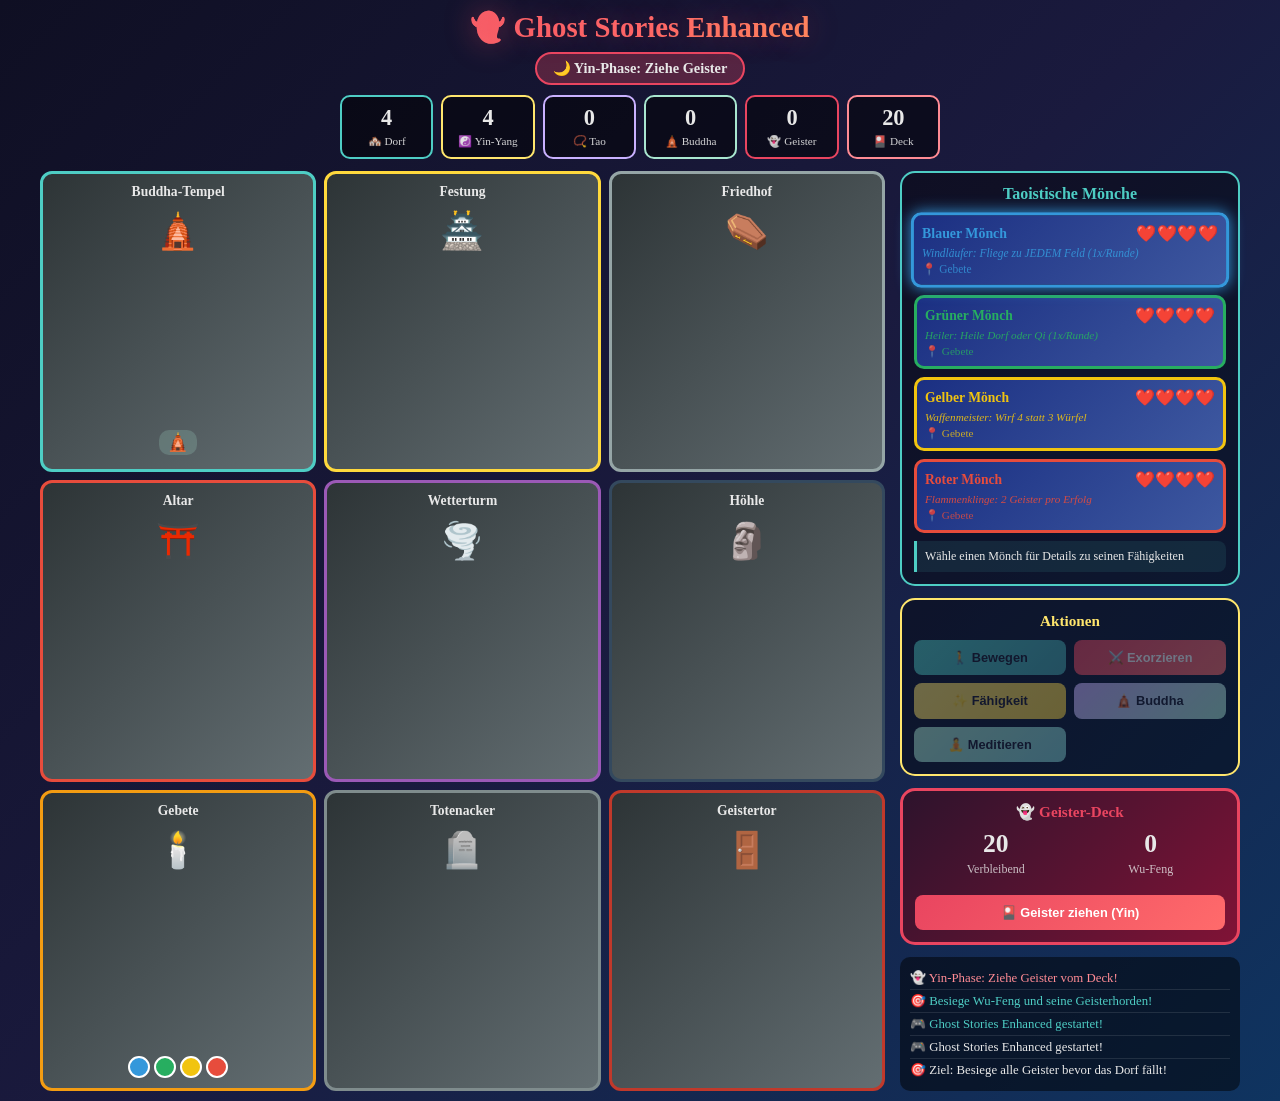
==== commit 5d5a1367: "Fix layout: remove overlaps, improve tile structure and responsiveness" ====
--- a/index.html
+++ b/index.html
@@ -16,52 +16,57 @@
             background: linear-gradient(135deg, #0f0f23 0%, #1a1a3e 50%, #0f3460 100%);
             min-height: 100vh;
             color: #e8e8e8;
-            padding: 15px;
+            padding: 10px;
         }
 
         .game-header {
             text-align: center;
-            margin-bottom: 15px;
+            margin-bottom: 10px;
         }
 
         .game-header h1 {
-            font-size: 2.2rem;
+            font-size: 1.8rem;
             background: linear-gradient(135deg, #e94560, #ff6b6b, #ffd93d);
             -webkit-background-clip: text;
             -webkit-text-fill-color: transparent;
-            text-shadow: 0 0 40px rgba(233, 69, 96, 0.6);
+            text-shadow: 0 0 30px rgba(233, 69, 96, 0.4);
         }
 
         .phase-indicator {
             background: rgba(233, 69, 96, 0.3);
             border: 2px solid #e94560;
-            border-radius: 25px;
-            padding: 8px 20px;
+            border-radius: 20px;
+            padding: 6px 16px;
             display: inline-block;
-            margin-top: 10px;
+            margin-top: 8px;
             font-weight: bold;
+            font-size: 0.9rem;
         }
 
         .game-stats {
             display: grid;
-            grid-template-columns: repeat(auto-fit, minmax(120px, 1fr));
-            gap: 10px;
-            margin-bottom: 15px;
-            max-width: 900px;
+            grid-template-columns: repeat(3, 1fr);
+            gap: 8px;
+            margin-bottom: 12px;
+            max-width: 600px;
             margin-left: auto;
             margin-right: auto;
         }
 
+        @media (min-width: 600px) {
+            .game-stats {
+                grid-template-columns: repeat(6, 1fr);
+            }
+        }
+
         .stat-box {
             background: rgba(0, 0, 0, 0.5);
-            padding: 12px;
-            border-radius: 12px;
+            padding: 8px 4px;
+            border-radius: 10px;
             border: 2px solid;
             text-align: center;
-            transition: transform 0.2s;
-        }
-
-        .stat-box:hover { transform: scale(1.05); }
+        }
+
         .stat-box.village { border-color: #4ecdc4; }
         .stat-box.yin-yang { border-color: #ffe66d; }
         .stat-box.ghosts { border-color: #e94560; }
@@ -70,54 +75,68 @@
         .stat-box.deck { border-color: #ff8b94; }
 
         .stat-value {
-            font-size: 1.8rem;
+            font-size: 1.4rem;
             font-weight: bold;
             display: block;
         }
 
         .stat-label {
-            font-size: 0.8rem;
+            font-size: 0.7rem;
             opacity: 0.9;
         }
 
         .main-container {
-            display: grid;
-            grid-template-columns: 1fr 300px;
-            gap: 20px;
+            display: flex;
+            flex-direction: column;
+            gap: 15px;
             max-width: 1200px;
             margin: 0 auto;
         }
 
-        @media (max-width: 900px) {
+        @media (min-width: 900px) {
             .main-container {
-                grid-template-columns: 1fr;
+                flex-direction: row;
+            }
+            .game-board {
+                flex: 1;
+            }
+            .sidebar {
+                width: 340px;
+                flex-shrink: 0;
             }
         }
 
         .game-board {
             display: grid;
             grid-template-columns: repeat(3, 1fr);
-            gap: 10px;
+            gap: 8px;
         }
 
         .village-tile {
-            aspect-ratio: 1;
+            min-height: 130px;
             background: linear-gradient(135deg, #2d3436, #636e72);
             border: 3px solid;
             border-radius: 12px;
             display: flex;
             flex-direction: column;
             align-items: center;
-            justify-content: center;
-            position: relative;
+            justify-content: flex-start;
             cursor: pointer;
             transition: all 0.3s;
-            padding: 10px;
+            padding: 8px 6px;
+            position: relative;
+        }
+
+        @media (min-width: 600px) {
+            .village-tile {
+                min-height: 160px;
+                padding: 10px;
+            }
         }
 
         .village-tile:hover {
-            transform: scale(1.03);
-            box-shadow: 0 0 25px rgba(255,255,255,0.2);
+            transform: scale(1.02);
+            box-shadow: 0 0 20px rgba(255,255,255,0.15);
         }
 
         .village-tile.haunted {
@@ -126,81 +145,118 @@
 
         @keyframes pulse-red {
             0%, 100% { box-shadow: 0 0 5px #e94560; }
-            50% { box-shadow: 0 0 30px #e94560, 0 0 60px #e94560; }
+            50% { box-shadow: 0 0 20px #e94560, 0 0 40px #e94560; }
         }
 
         .village-tile.selected {
-            box-shadow: 0 0 0 4px #ffe66d, 0 0 30px #ffe66d;
+            box-shadow: 0 0 0 3px #ffe66d, 0 0 20px #ffe66d;
+        }
+
+        .tile-header {
+            display: flex;
+            align-items: center;
+            justify-content: center;
+            gap: 6px;
+            width: 100%;
+            margin-bottom: 4px;
         }
 
         .village-name {
             font-weight: bold;
-            font-size: 0.9rem;
+            font-size: 0.75rem;
             text-align: center;
-            margin-bottom: 8px;
-        }
-
-        .village-token {
-            font-size: 2rem;
-        }
-
-        .ghost-track {
-            position: absolute;
-            top: -8px;
-            right: -8px;
+            line-height: 1.2;
+        }
+
+        @media (min-width: 600px) {
+            .village-name {
+                font-size: 0.85rem;
+            }
+        }
+
+        .ghost-badge {
             background: linear-gradient(135deg, #e94560, #ff6b6b);
             color: white;
-            width: 32px;
-            height: 32px;
+            min-width: 22px;
+            height: 22px;
             border-radius: 50%;
             display: flex;
             align-items: center;
             justify-content: center;
             font-weight: bold;
-            font-size: 1rem;
-            box-shadow: 0 3px 10px rgba(233, 69, 96, 0.5);
+            font-size: 0.8rem;
+            box-shadow: 0 2px 6px rgba(233, 69, 96, 0.5);
+            flex-shrink: 0;
+        }
+
+        .village-token {
+            font-size: 1.8rem;
+            margin: 4px 0;
+        }
+
+        @media (min-width: 600px) {
+            .village-token {
+                font-size: 2.2rem;
+                margin: 6px 0;
+            }
+        }
+
+        .tile-footer {
+            margin-top: auto;
+            display: flex;
+            flex-direction: column;
+            align-items: center;
+            gap: 4px;
+            width: 100%;
         }
 
         .buddha-indicator {
-            position: absolute;
-            bottom: 5px;
-            left: 5px;
-            font-size: 1.2rem;
+            font-size: 1.1rem;
+            background: rgba(168, 230, 207, 0.2);
+            padding: 2px 8px;
+            border-radius: 10px;
         }
 
         .monks-on-tile {
-            position: absolute;
-            bottom: 5px;
-            right: 5px;
             display: flex;
-            gap: 2px;
+            gap: 4px;
+            flex-wrap: wrap;
+            justify-content: center;
         }
 
         .monk-icon {
-            width: 20px;
-            height: 20px;
+            width: 18px;
+            height: 18px;
             border-radius: 50%;
             border: 2px solid white;
+            flex-shrink: 0;
+        }
+
+        @media (min-width: 600px) {
+            .monk-icon {
+                width: 22px;
+                height: 22px;
+            }
         }
 
         .sidebar {
             display: flex;
             flex-direction: column;
-            gap: 15px;
+            gap: 12px;
         }
 
         .player-area {
             background: rgba(0, 0, 0, 0.4);
             border-radius: 15px;
-            padding: 15px;
+            padding: 12px;
             border: 2px solid #4ecdc4;
         }
 
         .player-area h2 {
             color: #4ecdc4;
-            margin-bottom: 12px;
+            margin-bottom: 10px;
             text-align: center;
-            font-size: 1.1rem;
+            font-size: 1rem;
         }
 
         .monks-container {
@@ -213,19 +269,18 @@
             background: linear-gradient(135deg, rgba(30, 55, 153, 0.8), rgba(74, 105, 189, 0.8));
             border: 3px solid;
             border-radius: 10px;
-            padding: 10px;
+            padding: 8px;
             cursor: pointer;
             transition: all 0.3s;
-            position: relative;
         }
 
         .monk-card:hover {
-            transform: translateX(5px);
+            transform: translateX(3px);
         }
 
         .monk-card.active {
-            box-shadow: 0 0 20px currentColor;
-            transform: scale(1.05);
+            box-shadow: 0 0 15px currentColor;
+            transform: scale(1.02);
         }
 
         .monk-card.dead {
@@ -237,34 +292,34 @@
             display: flex;
             justify-content: space-between;
             align-items: center;
-            margin-bottom: 5px;
+            margin-bottom: 4px;
         }
 
         .monk-name {
             font-weight: bold;
-            font-size: 0.95rem;
+            font-size: 0.85rem;
         }
 
         .monk-health {
-            font-size: 1.2rem;
+            font-size: 1rem;
         }
 
         .monk-ability {
-            font-size: 0.75rem;
+            font-size: 0.7rem;
             opacity: 0.9;
             font-style: italic;
         }
 
         .monk-position {
             font-size: 0.7rem;
-            margin-top: 5px;
+            margin-top: 4px;
             opacity: 0.8;
         }
 
         .action-panel {
             background: rgba(0, 0, 0, 0.4);
             border-radius: 15px;
-            padding: 15px;
+            padding: 12px;
             border: 2px solid #ffe66d;
         }
 
@@ -272,7 +327,7 @@
             color: #ffe66d;
             margin-bottom: 10px;
             text-align: center;
-            font-size: 1rem;
+            font-size: 0.95rem;
         }
 
         .action-buttons {
@@ -282,13 +337,14 @@
         }
 
         .btn {
-            padding: 10px;
+            padding: 10px 6px;
             border: none;
             border-radius: 8px;
-            font-size: 0.85rem;
+            font-size: 0.8rem;
             cursor: pointer;
             transition: all 0.3s;
             font-weight: bold;
+            line-height: 1.2;
         }
 
         .btn:disabled {
@@ -320,27 +376,27 @@
 
         .btn:hover:not(:disabled) {
             transform: translateY(-2px);
-            box-shadow: 0 5px 15px rgba(255,255,255,0.3);
+            box-shadow: 0 4px 12px rgba(255,255,255,0.25);
         }
 
         .ghost-deck-panel {
             background: linear-gradient(135deg, #2d132c, #801336);
             border: 3px solid #e94560;
             border-radius: 15px;
-            padding: 15px;
+            padding: 12px;
             text-align: center;
         }
 
         .ghost-deck-panel h3 {
             color: #e94560;
             margin-bottom: 8px;
-            font-size: 1rem;
+            font-size: 0.95rem;
         }
 
         .deck-info {
             display: flex;
             justify-content: space-around;
-            margin: 10px 0;
+            margin: 8px 0;
         }
 
         .deck-stat {
@@ -348,7 +404,7 @@
         }
 
         .deck-stat-value {
-            font-size: 1.8rem;
+            font-size: 1.6rem;
             font-weight: bold;
             display: block;
         }
@@ -361,14 +417,14 @@
         .log-area {
             background: rgba(0, 0, 0, 0.5);
             border-radius: 10px;
-            padding: 12px;
-            max-height: 150px;
+            padding: 10px;
+            max-height: 140px;
             overflow-y: auto;
-            font-size: 0.85rem;
+            font-size: 0.8rem;
         }
 
         .log-entry {
-            padding: 4px 0;
+            padding: 3px 0;
             border-bottom: 1px solid rgba(255,255,255,0.1);
         }
 
@@ -392,6 +448,7 @@
             z-index: 1000;
             justify-content: center;
             align-items: center;
+            padding: 20px;
         }
 
         .modal.active {
@@ -402,17 +459,18 @@
             background: linear-gradient(135deg, #1a1a3e, #16213e);
             border: 3px solid;
             border-radius: 20px;
-            padding: 30px;
-            max-width: 450px;
+            padding: 25px;
+            max-width: 400px;
             text-align: center;
+            width: 100%;
         }
 
         .modal-content.victory { border-color: #a8e6cf; }
         .modal-content.defeat { border-color: #e94560; }
 
         .modal-content h2 {
-            font-size: 2rem;
-            margin-bottom: 15px;
+            font-size: 1.8rem;
+            margin-bottom: 12px;
         }
 
         .modal-content.victory h2 { color: #a8e6cf; }
@@ -420,27 +478,18 @@
 
         .modal-buttons {
             display: flex;
-            gap: 15px;
+            gap: 12px;
             justify-content: center;
-            margin-top: 20px;
+            margin-top: 18px;
         }
 
         .help-text {
             background: rgba(78, 205, 196, 0.1);
             border-left: 3px solid #4ecdc4;
-            padding: 10px;
-            margin-top: 10px;
-            font-size: 0.8rem;
+            padding: 8px;
+            margin-top: 8px;
+            font-size: 0.75rem;
             border-radius: 0 8px 8px 0;
-        }
-
-        @media (max-width: 768px) {
-            .game-board {
-                grid-template-columns: repeat(2, 1fr);
-            }
-            .main-container {
-                grid-template-columns: 1fr;
-            }
         }
     </style>
 </head>
@@ -453,7 +502,7 @@
     <div class="game-stats">
         <div class="stat-box village">
             <span class="stat-value" id="village-health">4</span>
-            <span class="stat-label">🏘️ Dorfbewohner</span>
+            <span class="stat-label">🏘️ Dorf</span>
         </div>
         <div class="stat-box yin-yang">
             <span class="stat-value" id="yin-yang">4</span>
@@ -461,11 +510,11 @@
         </div>
         <div class="stat-box tao">
             <span class="stat-value" id="tao-tokens">0</span>
-            <span class="stat-label">📿 Tao-Token</span>
+            <span class="stat-label">📿 Tao</span>
         </div>
         <div class="stat-box buddha">
             <span class="stat-value" id="buddha-count">0</span>
-            <span class="stat-label">🛕 Buddhas</span>
+            <span class="stat-label">🛕 Buddha</span>
         </div>
         <div class="stat-box ghosts">
             <span class="stat-value" id="ghost-count">0</span>
@@ -553,12 +602,12 @@
         // Spiel-Konfiguration
         const VILLAGE_TILES = [
             { name: "Buddha-Tempel", token: "🛕", color: "#4ecdc4", buddha: true },
-            { name: "Vergessene Festung", token: "🏯", color: "#ffd93d" },
+            { name: "Festung", token: "🏯", color: "#ffd93d" },
             { name: "Friedhof", token: "⚰️", color: "#95a5a6" },
-            { name: "Opferaltar", token: "⛩️", color: "#e74c3c" },
+            { name: "Altar", token: "⛩️", color: "#e74c3c" },
             { name: "Wetterturm", token: "🌪️", color: "#9b59b6" },
-            { name: "Höhle des Weisen", token: "🗿", color: "#34495e" },
-            { name: "Kreis der Gebete", token: "🕯️", color: "#f39c12", start: true },
+            { name: "Höhle", token: "🗿", color: "#34495e" },
+            { name: "Gebete", token: "🕯️", color: "#f39c12", start: true },
             { name: "Totenacker", token: "🪦", color: "#7f8c8d" },
             { name: "Geistertor", token: "🚪", color: "#c0392b", dangerous: true }
         ];
@@ -566,33 +615,37 @@
         const MONKS = [
             { 
                 name: "Blauer Mönch (Xuán Wù)", 
+                shortName: "Blauer Mönch",
                 color: "#3498db", 
                 ability: "Windläufer", 
-                abilityDesc: "Fliege zu JEDEM beliebigen Feld (1x/Runde)",
+                abilityDesc: "Fliege zu JEDEM Feld (1x/Runde)",
                 health: 4,
                 canFly: true
             },
             { 
                 name: "Grüner Mönch (Qīng Lóng)", 
+                shortName: "Grüner Mönch",
                 color: "#27ae60", 
                 ability: "Heiler", 
-                abilityDesc: "Heile 1 Dorfbewohner oder 1 eigenes Qi (1x/Runde)",
+                abilityDesc: "Heile Dorf oder Qi (1x/Runde)",
                 health: 4,
                 canHeal: true
             },
             { 
                 name: "Gelber Mönch (Huáng Lóng)", 
+                shortName: "Gelber Mönch",
                 color: "#f1c40f", 
                 ability: "Waffenmeister", 
-                abilityDesc: "Wirf 4 Würfel statt 3 beim Exorzismus",
+                abilityDesc: "Wirf 4 statt 3 Würfel",
                 health: 4,
                 extraDie: true
             },
             { 
                 name: "Roter Mönch (Zhū Què)", 
+                shortName: "Roter Mönch",
                 color: "#e74c3c", 
                 ability: "Flammenklinge", 
-                abilityDesc: "Zerstöre 2 Geister mit einem Erfolg",
+                abilityDesc: "2 Geister pro Erfolg",
                 health: 4,
                 doubleDamage: true
             }
@@ -608,7 +661,7 @@
                 this.deckCount = 20;
                 this.incarnationLevel = 0;
                 this.currentMonk = 0;
-                this.phase = 'yin'; // 'yin' oder 'yang'
+                this.phase = 'yin';
                 this.gameOver = false;
                 this.selectedTile = null;
                 this.abilityUsed = [false, false, false, false];
@@ -625,13 +678,12 @@
                 this.monks = MONKS.map((monk, index) => ({
                     ...monk,
                     id: index,
-                    position: 6, // Start: Kreis der Gebete
+                    position: 6,
                     health: 4,
                     active: index === 0,
                     dead: false
                 }));
 
-                // Setze Startposition
                 this.villages[6].monks = [0, 1, 2, 3];
                 
                 this.init();
@@ -652,15 +704,19 @@
                     <div class="village-tile ${village.haunted ? 'haunted' : ''} ${this.selectedTile === index ? 'selected' : ''}" 
                          onclick="game.selectTile(${index})"
                          style="border-color: ${village.color}">
-                        <div class="village-name">${village.name}</div>
+                        <div class="tile-header">
+                            <span class="village-name">${village.name}</span>
+                            ${village.ghostLevel > 0 ? `<span class="ghost-badge">${village.ghostLevel}</span>` : ''}
+                        </div>
                         <div class="village-token">${village.token}</div>
-                        ${village.ghostLevel > 0 ? `<div class="ghost-track">${village.ghostLevel}</div>` : ''}
-                        ${village.buddha ? '<div class="buddha-indicator">🛕</div>' : ''}
-                        <div class="monks-on-tile">
-                            ${village.monks.map(m => {
-                                const monk = this.monks[m];
-                                return `<div class="monk-icon" style="background: ${monk.color}; ${monk.dead ? 'opacity:0.3' : ''}"></div>`;
-                            }).join('')}
+                        <div class="tile-footer">
+                            ${village.buddha ? '<div class="buddha-indicator">🛕</div>' : ''}
+                            <div class="monks-on-tile">
+                                ${village.monks.map(m => {
+                                    const monk = this.monks[m];
+                                    return `<div class="monk-icon" style="background: ${monk.color}; ${monk.dead ? 'opacity:0.3' : ''}" title="${monk.shortName}"></div>`;
+                                }).join('')}
+                            </div>
                         </div>
                     </div>
                 `).join('');
@@ -673,7 +729,7 @@
                          style="border-color: ${monk.color}; color: ${monk.color}"
                          onclick="game.selectMonk(${index})">
                         <div class="monk-header">
-                            <span class="monk-name">${monk.name.split(' ')[0] + ' ' + monk.name.split(' ')[1]}</span>
+                            <span class="monk-name">${monk.shortName}</span>
                             <span class="monk-health">${'❤️'.repeat(monk.health)}${'🖤'.repeat(4-monk.health)}</span>
                         </div>
                         <div class="monk-ability">${monk.ability}: ${monk.abilityDesc}</div>
@@ -692,7 +748,6 @@
                 document.getElementById('deck-remaining').textContent = this.deckCount;
                 document.getElementById('incarnation').textContent = this.incarnationLevel;
 
-                // Phase-Anzeige
                 const phaseIndicator = document.getElementById('phase-indicator');
                 if (this.phase === 'yin') {
                     phaseIndicator.textContent = '🌙 Yin-Phase: Ziehe Geister';
@@ -704,7 +759,6 @@
                     phaseIndicator.style.borderColor = '#4ecdc4';
                 }
 
-                // Button-Status
                 document.getElementById('btn-draw').disabled = this.phase !== 'yin' || this.gameOver;
                 document.getElementById('btn-move').disabled = this.phase !== 'yang' || this.gameOver;
                 document.getElementById('btn-exorcise').disabled = this.phase !== 'yang' || this.gameOver;
@@ -744,11 +798,9 @@
                 `;
             }
 
-            // YIN-PHASE: Geister ziehen
             drawGhostPhase() {
                 if (this.gameOver || this.phase !== 'yin') return;
                 
-                // Ziehe so viele Geister wie aktive Mönche
                 const ghostCount = this.monks.filter(m => !m.dead).length;
                 
                 for (let i = 0; i < ghostCount; i++) {
@@ -756,7 +808,6 @@
                     
                     this.deckCount--;
                     
-                    // Wu-Feng erscheint bei Deckende
                     if (this.deckCount === 0) {
                         this.incarnationLevel = 1;
                         this.log("🔥 WU-FENG ERSCHEINT! Die Inkarnation des Bösen!", "warning");
@@ -766,10 +817,8 @@
                     }
                 }
                 
-                // Geister bewegen sich
                 this.moveGhosts();
                 
-                // Wechsle zu Yang-Phase
                 this.phase = 'yang';
                 this.abilityUsed = [false, false, false, false];
                 this.log("☀️ Yang-Phase beginnt! Mönche können handeln.", "player");
@@ -777,10 +826,8 @@
             }
 
             spawnGhost(isWuFeng = false) {
-                // Wähle zufälliges Feld (bevorzugt Geistertor und gefährliche Bereiche)
                 let spawnTile;
                 if (Math.random() < 0.3) {
-                    // 30% Chance auf Geistertor
                     spawnTile = 8;
                 } else {
                     spawnTile = Math.floor(Math.random() * 9);
@@ -797,7 +844,6 @@
                     this.log(`👻 Geister erscheinen in ${tileName}!`, "ghost");
                 }
                 
-                // Prüfe Übernahme
                 if (this.villages[spawnTile].ghostLevel >= 3) {
                     this.villageHealth--;
                     this.villages[spawnTile].ghostLevel = 3;
@@ -810,14 +856,11 @@
             }
 
             moveGhosts() {
-                // Geister bewegen sich zu angrenzenden Feldern
                 for (let i = 0; i < this.villages.length; i++) {
                     if (this.villages[i].ghostLevel > 0 && Math.random() < 0.3) {
-                        // Finde angrenzende Felder
                         const adjacent = this.getAdjacentTiles(i);
                         if (adjacent.length > 0) {
                             const target = adjacent[Math.floor(Math.random() * adjacent.length)];
-                            // Bewege einen Geister
                             if (this.villages[i].ghostLevel > 1) {
                                 this.villages[i].ghostLevel--;
                                 this.villages[target].haunted = true;
@@ -831,7 +874,6 @@
             }
 
             getAdjacentTiles(index) {
-                // 3x3 Grid: Finde Nachbarn
                 const row = Math.floor(index / 3);
                 const col = index % 3;
                 const adjacent = [];
@@ -847,7 +889,6 @@
                 return adjacent;
             }
 
-            // YANG-PHASE: Mönch-Aktionen
             moveMonk() {
                 if (this.gameOver || this.phase !== 'yang') return;
                 
@@ -858,9 +899,8 @@
                     return;
                 }
                 
-                // Blauer Mönch kann überall hinfliegen
                 if (monk.canFly && !this.abilityUsed[this.currentMonk]) {
-                    this.log(`✨ ${monk.name} nutzt Windläufer und fliegt zu einem beliebigen Feld!`, "success");
+                    this.log(`✨ ${monk.shortName} nutzt Windläufer und fliegt zu einem beliebigen Feld!`, "success");
                     this.abilityUsed[this.currentMonk] = true;
                 }
                 
@@ -869,14 +909,12 @@
                     return;
                 }
                 
-                // Entferne vom alten Feld
                 this.villages[monk.position].monks = this.villages[monk.position].monks.filter(m => m !== monk.id);
                 
-                // Bewege zum neuen Feld
                 monk.position = this.selectedTile;
                 this.villages[this.selectedTile].monks.push(monk.id);
                 
-                this.log(`${monk.name.split(' ')[0]} bewegt sich nach ${this.villages[this.selectedTile].name}`, "player");
+                this.log(`${monk.shortName} bewegt sich nach ${this.villages[this.selectedTile].name}`, "player");
                 
                 this.selectedTile = null;
                 this.renderBoard();
@@ -900,7 +938,6 @@
                     return;
                 }
                 
-                // Würfel-Mechanismus
                 const diceCount = monk.extraDie ? 4 : 3;
                 let rolls = [];
                 let successes = 0;
@@ -911,7 +948,7 @@
                     if (roll >= 4) successes++;
                 }
                 
-                this.log(`🎲 ${monk.name.split(' ')[0]} würfelt: [${rolls.join(', ')}] → ${successes} Erfolge`, "player");
+                this.log(`🎲 ${monk.shortName} würfelt: [${rolls.join(', ')}] → ${successes} Erfolge`, "player");
                 
                 if (successes > 0) {
                     const damage = monk.doubleDamage ? Math.min(successes * 2, village.ghostLevel) : Math.min(successes, village.ghostLevel);
@@ -921,7 +958,6 @@
                             village.ghostLevel--;
                             this.ghostCount--;
                             
-                            // Tao-Token Chance
                             if (Math.random() < 0.3) {
                                 this.taoTokens++;
                                 this.log("📿 Tao-Token gefunden!", "success");
@@ -963,29 +999,26 @@
                 
                 this.abilityUsed[this.currentMonk] = true;
                 
-                // Grüner Mönch: Heilen
                 if (monk.canHeal) {
                     if (this.villageHealth < 4) {
                         this.villageHealth++;
-                        this.log(`💚 ${monk.name.split(' ')[0]} heilt 1 Dorfbewohner!`, "success");
+                        this.log(`💚 ${monk.shortName} heilt 1 Dorfbewohner!`, "success");
                     } else if (monk.health < 4) {
                         monk.health++;
-                        this.log(`💚 ${monk.name.split(' ')[0]} heilt sich selbst (+1 Qi)!`, "success");
+                        this.log(`💚 ${monk.shortName} heilt sich selbst (+1 Qi)!`, "success");
                     }
                 }
                 
-                // Blauer Mönch: Flug wird in moveMonk() behandelt
                 if (monk.canFly) {
-                    this.log(`✨ ${monk.name.split(' ')[0]} aktiviert Windläufer! Kann jetzt zu einem beliebigen Feld fliegen.`, "success");
-                }
-                
-                // Gelber und Roter Mönch: Passive Fähigkeiten
+                    this.log(`✨ ${monk.shortName} aktiviert Windläufer! Kann jetzt zu einem beliebigen Feld fliegen.`, "success");
+                }
+                
                 if (monk.extraDie) {
-                    this.log(`⚔️ ${monk.name.split(' ')[0]} aktiviert Waffenmeister! Wirft beim nächsten Exorzismus 4 Würfel.`, "success");
+                    this.log(`⚔️ ${monk.shortName} aktiviert Waffenmeister! Wirft beim nächsten Exorzismus 4 Würfel.`, "success");
                 }
                 
                 if (monk.doubleDamage) {
-                    this.log(`🔥 ${monk.name.split(' ')[0]} aktiviert Flammenklinge! Zerstört 2 Geister pro Erfolg.`, "success");
+                    this.log(`🔥 ${monk.shortName} aktiviert Flammenklinge! Zerstört 2 Geister pro Erfolg.`, "success");
                 }
                 
                 this.updateStats();
@@ -1005,7 +1038,6 @@
                 this.buddhaCount--;
                 this.villages[this.selectedTile].buddha = true;
                 
-                // Buddha blockiert Geister
                 if (this.villages[this.selectedTile].ghostLevel > 0) {
                     this.villages[this.selectedTile].ghostLevel = 0;
                     this.villages[this.selectedTile].haunted = false;
@@ -1032,14 +1064,13 @@
                 }
                 
                 this.yinYang = Math.min(this.yinYang + 1, 8);
-                this.log(`🧘 ${monk.name.split(' ')[0]} meditiert und sammelt Qi. Yin-Yang: ${this.yinYang}`, "success");
+                this.log(`🧘 ${monk.shortName} meditiert und sammelt Qi. Yin-Yang: ${this.yinYang}`, "success");
                 
                 this.updateStats();
                 this.nextMonk();
             }
 
             nextMonk() {
-                // Prüfe ob alle Mönche dran waren
                 let allPlayed = true;
                 let nextIndex = this.currentMonk;
                 
@@ -1053,7 +1084,6 @@
                 }
                 
                 if (allPlayed) {
-                    // Runde vorbei, zurück zu Yin-Phase
                     this.phase = 'yin';
                     this.monks.forEach(m => m.hasPlayed = false);
                     this.log("🌙 Alle Mönche haben gespielt. Yin-Phase beginnt!", "ghost");
@@ -1098,8 +1128,7 @@
             }
         }
 
-        // Spiel starten
         const game = new GhostStoriesGame();
     </script>
 </body>
-</html>+</html>
